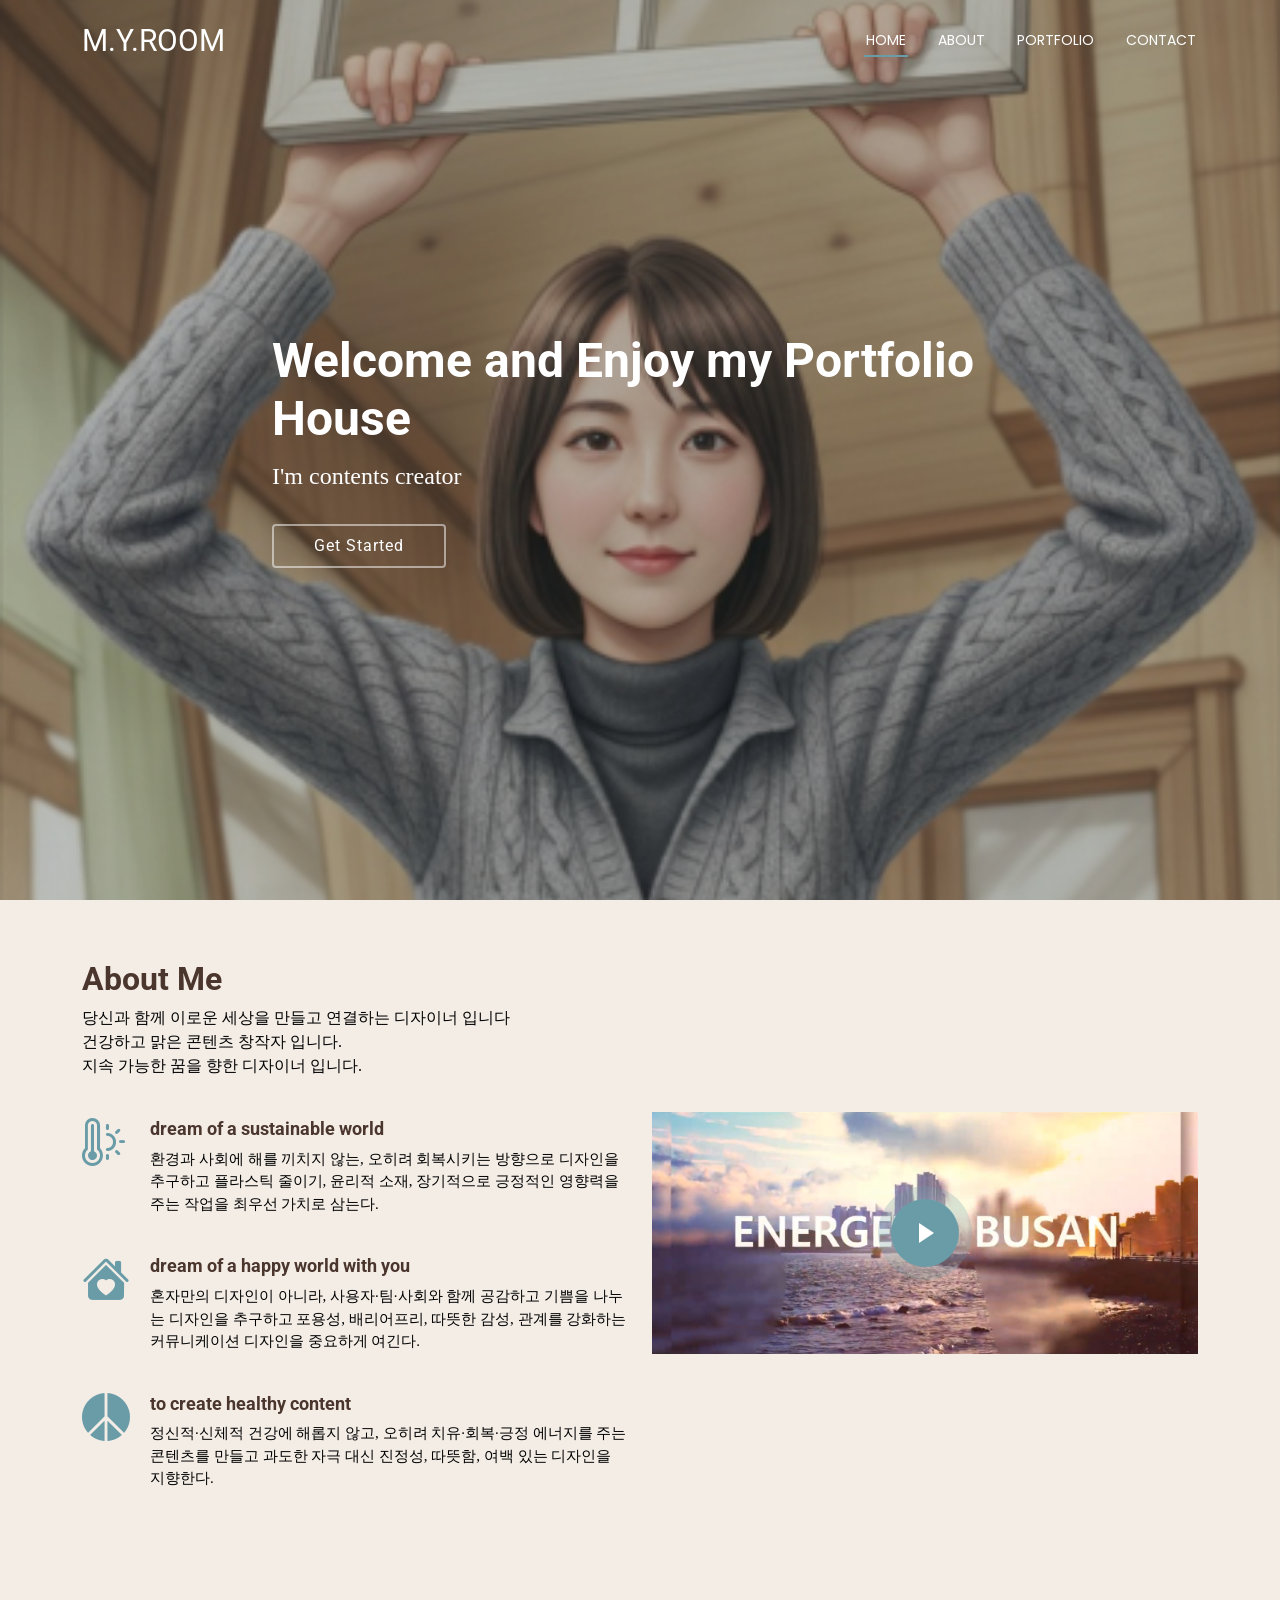
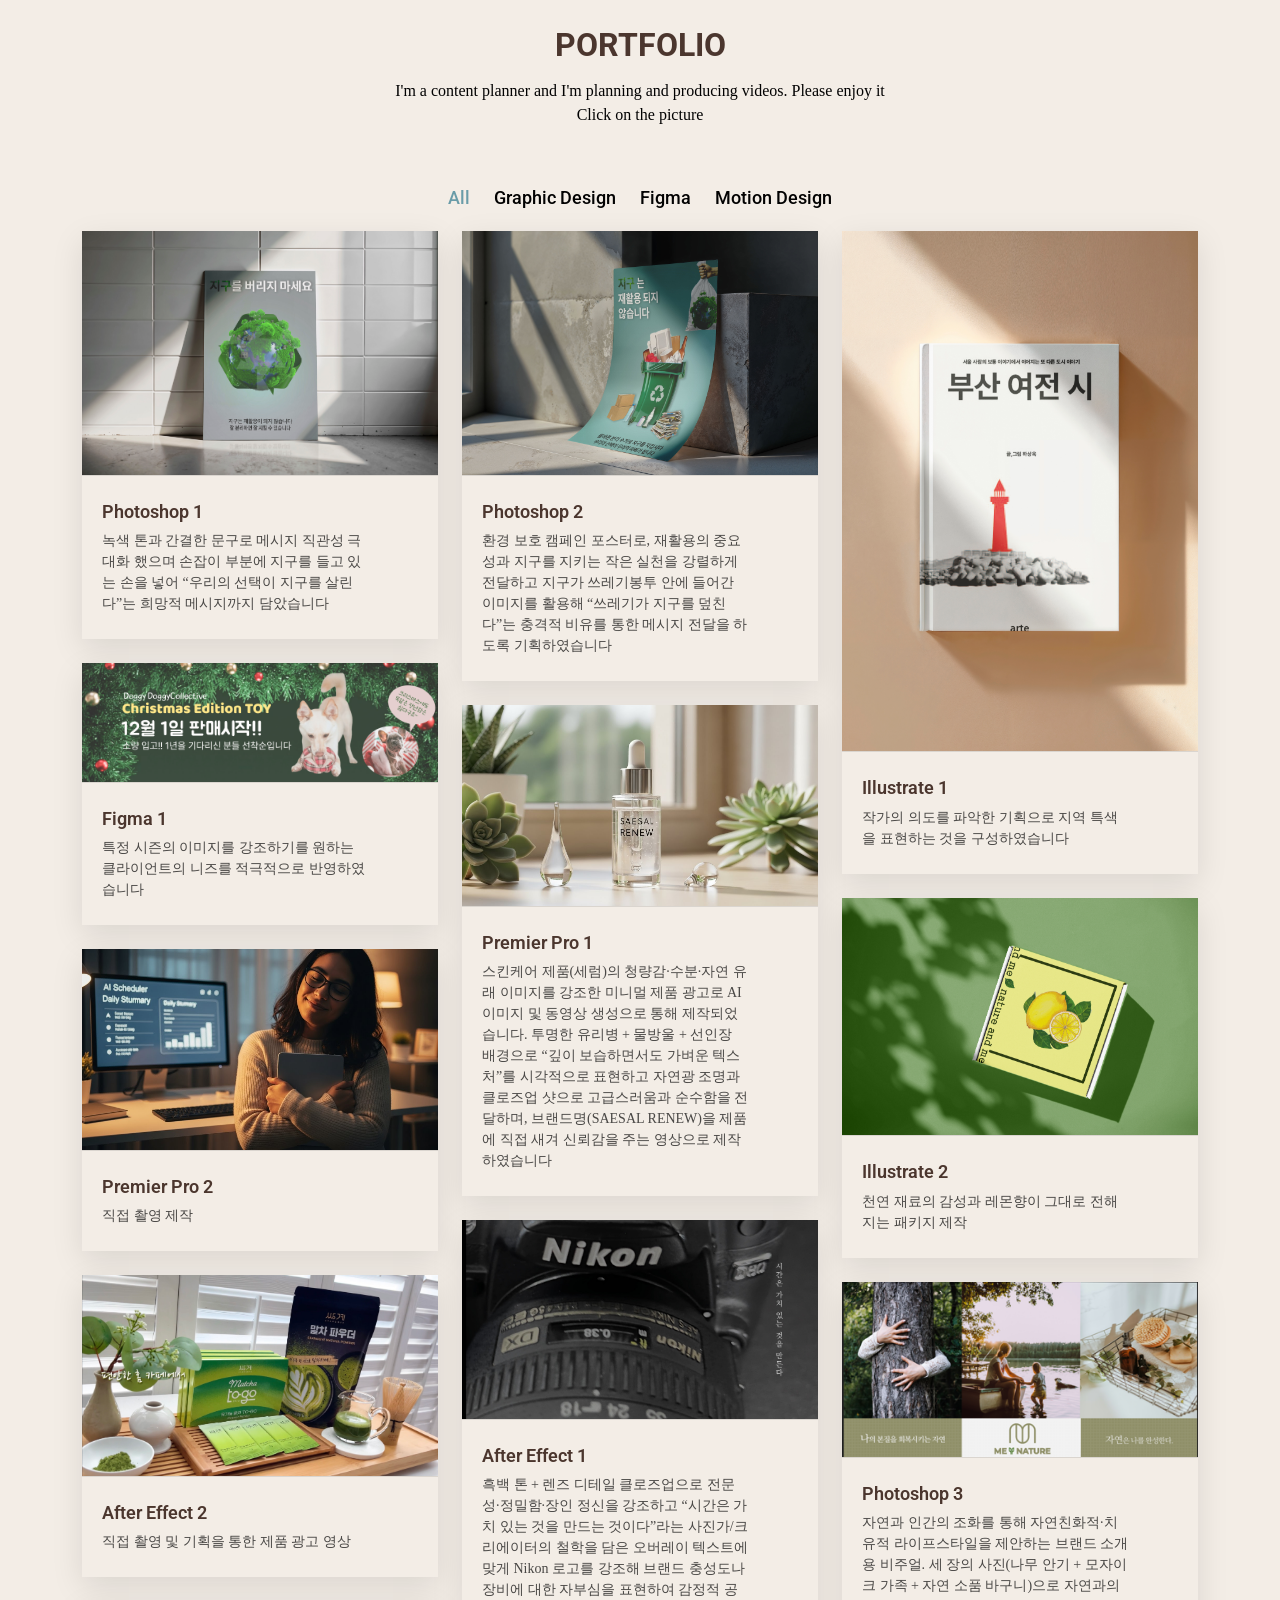
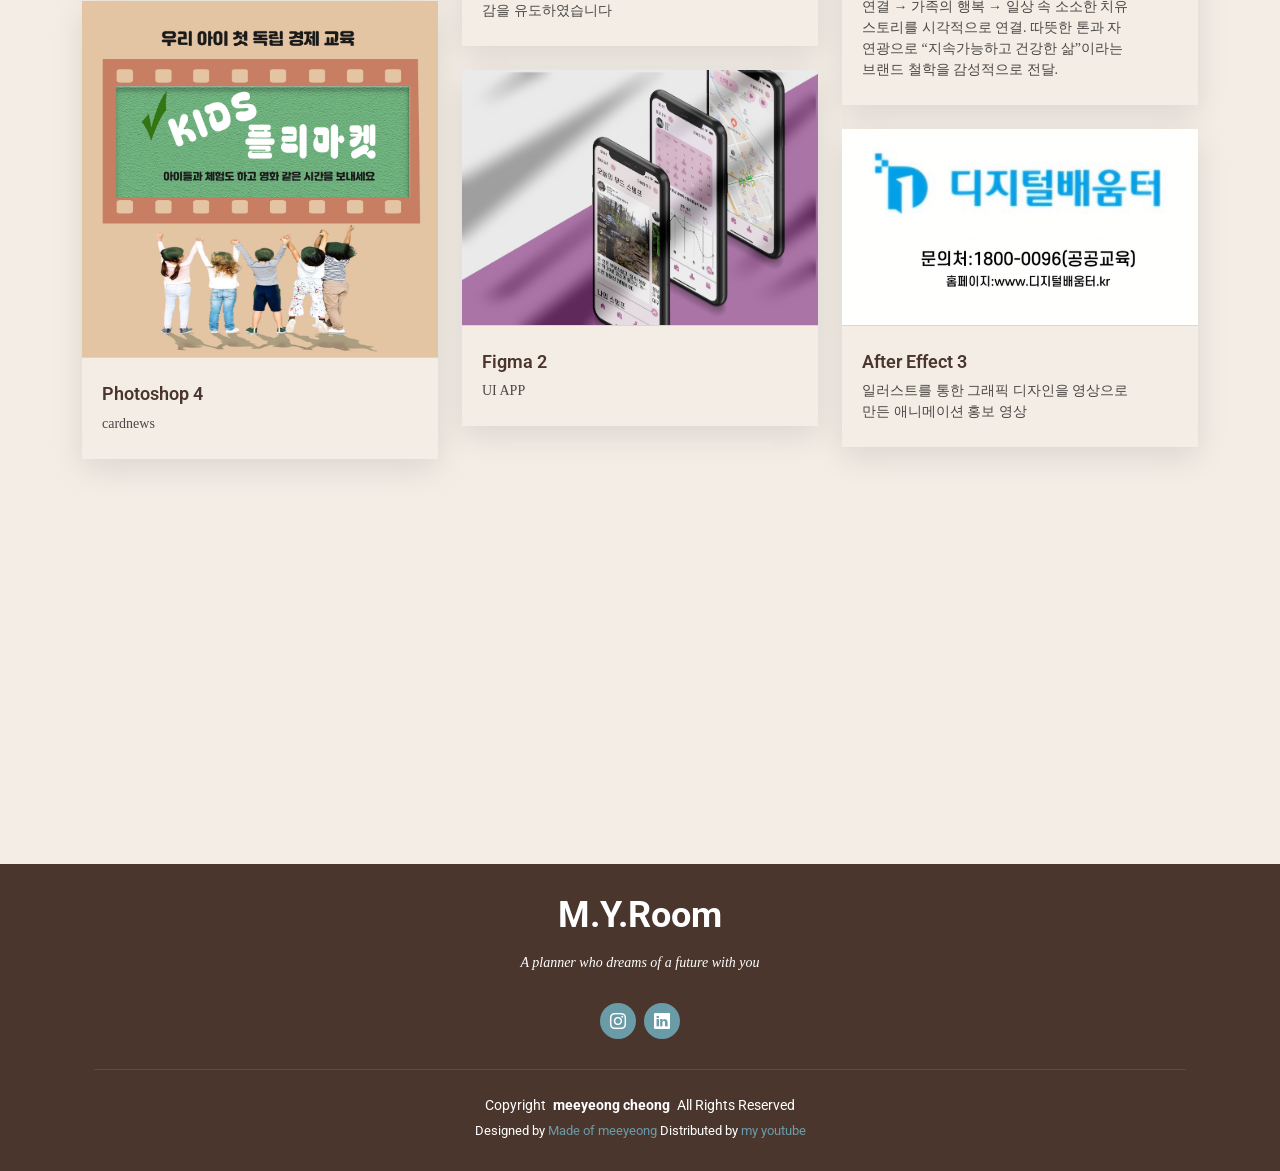
==== index.html @ 78cec45b "0311" ====
<!DOCTYPE html>
<html lang="ko">

<head>
  <meta charset="utf-8">
  <meta content="width=device-width, initial-scale=1.0" name="viewport">
  <title>meeyeong's best project</title>
  <meta name="description" content="">
  <meta name="keywords" content="">

  <!-- Favicons -->
  <link href="./assets/img/myfavicon1.png" rel="icon">
  <link href="assets/img/apple-touch-icon.png" rel="apple-touch-icon">

  <!-- Fonts -->
  <link href="https://fonts.googleapis.com" rel="preconnect">
  <link href="https://fonts.gstatic.com" rel="preconnect" crossorigin>
  <link href="https://fonts.googleapis.com/css2?family=Roboto:ital,wght@0,100;0,300;0,400;0,500;0,700;0,900;1,100;1,300;1,400;1,500;1,700;1,900&family=Poppins:ital,wght@0,100;0,200;0,300;0,400;0,500;0,600;0,700;0,800;0,900;1,100;1,200;1,300;1,400;1,500;1,600;1,700;1,800;1,900&display=swap" rel="stylesheet">
  <link rel="stylesheet" href="">

  <!-- Vendor CSS Files -->
  <link href="assets/vendor/bootstrap/css/bootstrap.min.css" rel="stylesheet">
  <link href="assets/vendor/bootstrap-icons/bootstrap-icons.css" rel="stylesheet">
  <link href="assets/vendor/aos/aos.css" rel="stylesheet">
  <link href="assets/vendor/glightbox/css/glightbox.min.css" rel="stylesheet">
  <link href="assets/vendor/swiper/swiper-bundle.min.css" rel="stylesheet">

  <!-- Main CSS File -->
  <link href="assets/css/main.css" rel="stylesheet">

  <!-- =======================================================
  * Template Name: Regna
  * Template URL: https://bootstrapmade.com/regna-bootstrap-onepage-template/
  * Updated: Aug 07 2024 with Bootstrap v5.3.3
  * Author: BootstrapMade.com
  * License: https://bootstrapmade.com/license/
  ======================================================== -->
</head>

<body class="index-page">

  <header id="header" class="header d-flex align-items-center fixed-top">
    <div class="container-fluid container-xl position-relative d-flex align-items-center justify-content-between">

      <a href="index.html" class="logo d-flex align-items-center">
        <!-- Uncomment the line below if you also wish to use an image logo -->
        <!-- <img src="assets/img/logo.png" alt=""> -->
        <h1 class="sitename">M.Y.ROOM</h1>
      </a>

      <nav id="navmenu" class="navmenu">
        <ul>
          <li><a href="#hero" class="active">Home</a></li>
          <li><a href="#about">About</a></li>
      
          <li><a href="#portfolio">Portfolio</a></li>
          

          <li><a href="#contact">Contact</a></li>
        </ul>
        <i class="mobile-nav-toggle d-xl-none bi bi-menu-down"></i>
      </nav>

    </div>
  </header>

  <main class="main">

    <!-- Hero Section -->
    <section id="hero" class="hero section dark-background">

      <img src="./assets/img/portfolio/head img.png" alt="" data-aos="fade-in">

      <div class="container text-bottom" data-aos="fade-up" data-aos-delay="100">
        <div class="row justify-content-center">
          <div class="col-lg-8">
            <h2>Welcome and Enjoy my Portfolio House</h2>
            <p>I'm contents creator </p>
            <a href="#about" class="btn-get-started">Get Started</a>
          </div>
        </div>
      </div>

    </section><!-- /Hero Section -->

    <!-- About Section -->
    <section id="about" class="about section">

      <div class="container">

        <div class="row gy-4">

          <div class="col-lg-6 position-relative d-flex align-items-center order-lg-last" data-aos="fade-up" data-aos-delay="200">
            <img src="./assets/img/portfolio/thumbnail0.png" class="img-fluid flex-shrink-0" alt="">
            <a href="./assets/img/video/정미영-나만의 슬라이드 쇼 광고 영상 제작2.mp4" class="glightbox pulsating-play-btn"></a>
            <!-- <iframe width="560" height="315" src="https://www.youtube.com/embed/0cp1Eu_npRU?si=Ev9rjQrjOmsRUJBy" title="YouTube video player" frameborder="0" allow="accelerometer; autoplay; clipboard-write; encrypted-media; gyroscope; picture-in-picture; web-share" referrerpolicy="strict-origin-when-cross-origin" allowfullscreen></iframe> -->
          </div>

          <div class="col-lg-6 content" data-aos="fade-up" data-aos-delay="100">
            <h3>About Me</h3>
            <p class="my-font">
              당신과 함께 이로운 세상을 만들고 연결하는 디자이너 입니다
              <br>
              건강하고 맑은 콘텐츠 창작자 입니다.              
              <br>
              지속 가능한 꿈을 향한 디자이너 입니다.
            </p>
            <ul>
              <li>
                <i class="bi bi-thermometer-sun"></i>
                <div>
                  <h5>dream of a sustainable world</h5>
                  <p> 환경과 사회에 해를 끼치지 않는, 오히려 회복시키는 방향으로 디자인을 추구하고
                      플라스틱 줄이기, 윤리적 소재, 장기적으로 긍정적인 영향력을 주는 작업을 최우선 가치로 삼는다.</p>

                </div>
              </li>
              <li>
                <i class="bi bi-house-heart-fill"></i>
                <div>
                  <h5>dream of a happy world with you</h5>
                  <p>혼자만의 디자인이 아니라, 사용자·팀·사회와 함께 공감하고 기쁨을 나누는 디자인을 추구하고
                    포용성, 배리어프리, 따뜻한 감성, 관계를 강화하는 커뮤니케이션 디자인을 중요하게 여긴다.</p>
                </div>
              </li>
              <li>
                <i class="bi bi-peace-fill"></i>
                <div>
                  <h5>to create healthy content</h5>
                  <p>정신적·신체적 건강에 해롭지 않고, 오히려 치유·회복·긍정 에너지를 주는 콘텐츠를 만들고
                    과도한 자극 대신 진정성, 따뜻함, 여백 있는 디자인을 지향한다.</p>
                </div>
              </li>
            </ul>
          </div>

        </div>

      </div>

    </section><!-- /About Section -->


    <!-- Portfolio Section -->
    <section id="portfolio" class="portfolio section">

      <!-- Section Title -->
      <div class="container section-title" data-aos="fade-up">
        <h2>Portfolio</h2>
        <p>I'm a content planner and I'm planning and producing videos. Please enjoy it
        <br>Click on the picture  
        </p>
      </div><!-- End Section Title -->

      <div class="container">

        <div class="isotope-layout" data-default-filter="*" data-layout="masonry" data-sort="original-order">

          <ul class="portfolio-filters isotope-filters" data-aos="fade-up" data-aos-delay="100">
            <li data-filter="*" class="filter-active">All</li>            
            <li data-filter=".filter-product">Graphic Design</li>
            <li data-filter=".filter-app">Figma</li>
            <li data-filter=".filter-videos">Motion Design</li>
            
          </ul><!-- End Portfolio Filters -->

          <div class="row gy-4 isotope-container" data-aos="fade-up" data-aos-delay="200">

            <!-- <div class="col-lg-4 col-md-6 portfolio-item isotope-item filter-product">
              <div class="portfolio-content h-100">
                <a href="assets/img/portfolio/myposter-1.jpg" data-gallery="portfolio-gallery-app" class="glightbox"><img src="./assets/img/portfolio/myposter-1.jpg" class="img-fluid" alt=""></a>
                <div class="portfolio-info">
                  <h4><a href="portfolio-details.html" title="More Details">Photoshop 1</a></h4>
                  <p>녹색 톤과 간결한 문구로 메시지 직관성 극대화 했으며
                    손잡이 부분에 지구를 들고 있는 손을 넣어 “우리의 선택이 지구를 살린다”는 희망적 메시지까지 담았습니다</p>
                </div>
              </div>
            </div> -->
            <!-- End Portfolio Item /원본-->

            <div class="col-lg-4 col-md-6 portfolio-item isotope-item filter-product">
              <div class="portfolio-content h-100">
                <a href="assets/img/portfolio/myposter-1.jpg" data-gallery="portfolio-gallery-app" class="glightbox"><img src="./assets/img/portfolio/myposter-1.jpg" class="img-fluid" alt=""></a>
                <div class="portfolio-info">
                  <h4><a>Photoshop 1</a></h4>
                  <p>녹색 톤과 간결한 문구로 메시지 직관성 극대화 했으며
                    손잡이 부분에 지구를 들고 있는 손을 넣어 “우리의 선택이 지구를 살린다”는 희망적 메시지까지 담았습니다</p>
                </div>
              </div>
            </div><!-- End Portfolio Item /Photoshop 1-->
            <div class="col-lg-4 col-md-6 portfolio-item isotope-item filter-product">
              <div class="portfolio-content h-100">
                <a href="./assets/img/portfolio/myposter-2.jpg" data-gallery="portfolio-gallery-app" class="glightbox"><img src="assets/img/portfolio/myposter-2.jpg" class="img-fluid" alt=""></a>
                <div class="portfolio-info">
                  <h4><a href="portfolio-details.html" title="More Details">Photoshop 2</a></h4>
                  <p>환경 보호 캠페인 포스터로, 재활용의 중요성과 지구를 지키는 작은 실천을 강렬하게 전달하고
                    지구가 쓰레기봉투 안에 들어간 이미지를 활용해 “쓰레기가 지구를 덮친다”는 충격적 비유를 통한 메시지 전달을 하도록 기획하였습니다
                    </p>
                </div>
              </div>
            </div><!-- End Portfolio Item /Photoshop 2-->

            <div class="col-lg-4 col-md-6 portfolio-item isotope-item filter-product">
              <div class="portfolio-content h-100">
                <a href="./assets/img/portfolio/bookcover.jpg" data-gallery="portfolio-gallery-app" class="glightbox"><img src="./assets/img/portfolio/bookcover.jpg" class="img-fluid" alt=""></a>
                <div class="portfolio-info">
                  <h4><a>Illustrate 1</a></h4>
                  <p>작가의 의도를 파악한 기획으로 지역 특색을 표현하는 것을 구성하였습니다</p>
                </div>
              </div>
            </div><!-- End Portfolio Item /Illustrate 1-->

            <div class="col-lg-4 col-md-6 portfolio-item isotope-item filter-app">
              <div class="portfolio-content h-100">
                <a href="./assets/img/portfolio/figma1.png" data-gallery="portfolio-gallery-app" class="glightbox"><img src="./assets/img/portfolio/figma1.png" class="img-fluid" alt=""></a>
                <div class="portfolio-info">
                  <h4><a href="portfolio-details.html" title="More Details">Figma 1</a></h4>
                  <p>특정 시즌의 이미지를 강조하기를 원하는 클라이언트의 니즈를 적극적으로 반영하였습니다</p>
                </div>
              </div>
            </div><!-- End Portfolio Item /Figma 1-->

            <div class="col-lg-4 col-md-6 portfolio-item isotope-item filter-videos ">
              <div class="portfolio-content h-100">
                <a href="./assets/img/video/ai cosmetic marketing.mp4" data-gallery="portfolio-gallery-app" class="glightbox ">
                  <img src="./assets/img/portfolio/thumbnail1.png " class="img-fluid" alt="">
                </a>
                <div class="portfolio-info">
                  <!-- <video width="100%" height="100%" controls autoplay  loop>
                    <source src="./assets/img/video/정미영-AI 화장품 광고 영상2.mp4" type="video/mp4">
                    <source src="./KakaoTalk_20260119_085337448.ogg" type="video/ogg">
                      브라우저에서 영상을 지원하지 못하고 있습니다 
                  </video> -->
                  <h4><a href="portfolio-details.html" title="More Details">Premier Pro 1</a></h4>
                  <p>스킨케어 제품(세럼)의 청량감·수분·자연 유래 이미지를 강조한 미니멀 제품 광고로 AI 이미지 및 동영상 생성으로 통해 제작되었습니다.
                    투명한 유리병 + 물방울 + 선인장 배경으로 “깊이 보습하면서도 가벼운 텍스처”를 시각적으로 표현하고
                    자연광 조명과 클로즈업 샷으로 고급스러움과 순수함을 전달하며, 브랜드명(SAESAL RENEW)을 제품에 직접 새겨 신뢰감을 주는 영상으로 제작하였습니다</p>
                </div>
              </div>
            </div><!-- End Portfolio Item /After Effect 1-->

            <div class="col-lg-4 col-md-6 portfolio-item isotope-item filter-product">
              <div class="portfolio-content h-100">
                <a href="assets/img/portfolio/package design mockup.jpg" data-gallery="portfolio-gallery-app" class="glightbox"><img src="./assets/img/portfolio/package design mockup.jpg" class="img-fluid" alt=""></a>
                <div class="portfolio-info">
                  <h4><a href="portfolio-details.html" title="More Details">Illustrate 2</a></h4>
                  <p>천연 재료의 감성과 레몬향이 그대로 전해지는 패키지 제작</p>
                </div>
              </div>
            </div><!-- End Portfolio Item /Illustrate 2-->

            <div class="col-lg-4 col-md-6 portfolio-item isotope-item filter-videos">
              <div class="portfolio-content h-100">
                <a href="./assets/img/video/ai tablet marketing.mp4" data-gallery="portfolio-gallery-app" class="glightbox"><img src="./assets/img/portfolio/thumbnail2.png" class="img-fluid" alt=""></a>
                <div class="portfolio-info">
                  <h4><a href="portfolio-details.html" title="More Details">Premier Pro 2</a></h4>
                  <p>직접 촬영 제작</p>
                </div>
              </div>
            </div><!-- End Portfolio Item /After Effect 2-->

            <div class="col-lg-4 col-md-6 portfolio-item isotope-item filter-videos">
              <div class="portfolio-content h-100">
                <a href="./assets/img/video/marketing.mp4" data-gallery="portfolio-gallery-app" class="glightbox"><img src="./assets/img/portfolio/thumbnail3.jpg" class="img-fluid" alt=""></a>
                <div class="portfolio-info">
                  <h4><a href="portfolio-details.html" title="More Details">After Effect 1</a></h4>
                  <p>흑백 톤 + 렌즈 디테일 클로즈업으로 전문성·정밀함·장인 정신을 강조하고
                    “시간은 가치 있는 것을 만드는 것이다”라는 사진가/크리에이터의 철학을 담은 오버레이 텍스트에 맞게 Nikon 로고를 강조해 브랜드 충성도나 장비에 대한 자부심을 표현하여 감정적 공감을 유도하였습니다</p>
                </div>
              </div>
            </div><!-- End Portfolio Item /After Effect 3-->

            <div class="col-lg-4 col-md-6 portfolio-item isotope-item filter-videos">
              <div class="portfolio-content h-100">
                <a href="./assets/img/video/my marketing.mp4" data-gallery="portfolio-gallery-app" class="glightbox"><img src="./assets/img/portfolio/thumbnail4.jpg" class="img-fluid" alt=""></a>
                <div class="portfolio-info">
                  <h4><a href="portfolio-details.html" title="More Details">After Effect 2</a></h4>
                  <p>직접 촬영 및 기획을 통한 제품 광고 영상</p>
                </div>
              </div>
            </div><!-- End Portfolio Item /After Effect 4-->

            <div class="col-lg-4 col-md-6 portfolio-item isotope-item filter-product">
              <div class="portfolio-content h-100">
                <a href="./assets/img/portfolio/phototoshop logodesign.png" data-gallery="portfolio-gallery-app" class="glightbox"><img src="./assets/img/portfolio/photoshop logodesign thumbnail.png" class="img-fluid" alt=""></a>
                <div class="portfolio-info">
                  <h4><a>Photoshop 3</a></h4>
                  <p>자연과 인간의 조화를 통해 자연친화적·치유적 라이프스타일을 제안하는 브랜드 소개용 비주얼.
                   세 장의 사진(나무 안기 + 모자이크 가족 + 자연 소품 바구니)으로 자연과의 연결 → 가족의 행복 → 
                   일상 속 소소한 치유 스토리를 시각적으로 연결.
                  따뜻한 톤과 자연광으로 “지속가능하고 건강한 삶”이라는 브랜드 철학을 감성적으로 전달.</p>
                </div>
              </div>
            </div><!-- End Portfolio Item /Photoshop 3-->

            <div class="col-lg-4 col-md-6 portfolio-item isotope-item filter-product">
              <div class="portfolio-content h-100">
                <a href="./portfolio-details-1.html"><img src="./assets/img/portfolio/cardnews0.jpg" class="img-fluid" alt=""></a>
                <div class="portfolio-info">
                  <h4><a>Photoshop 4</a></h4>
                  <p>cardnews</p>
                </div>
              </div>
            </div><!-- End Portfolio Item /Photoshop 4-->                
            <div class="col-lg-4 col-md-6 portfolio-item isotope-item filter-app">
              <div class="portfolio-content h-100">
                <a href="./portfolio-details-2.html"><img src="./assets/img/portfolio/figma2.jpg" class="img-fluid" alt=""></a>
                <div class="portfolio-info">
                  <h4><a>Figma 2</a></h4>
                  <p>UI APP</p>
                </div>
              </div>
            </div><!-- End Portfolio Item /Photoshop 4-->
            <div class="col-lg-4 col-md-6 portfolio-item isotope-item filter-videos">
              <div class="portfolio-content h-100">
                <a href="./assets/img/video/정미영-최종프로젝트1.mp4" data-gallery="portfolio-gallery-app" class="glightbox"><img src="./assets/img/portfolio/thumbnail5.png" class="img-fluid" alt=""></a>
                <div class="portfolio-info">
                  <h4><a>After Effect 3</a></h4>
                  <p>일러스트를 통한 그래픽 디자인을 영상으로 만든 애니메이션 홍보 영상</p>
                </div>
              </div>
            </div><!-- End Portfolio Item /After Effect 3-->
            

          </div>    

            </div> 

                
            </div>
              </div>
            </div><!-- End Portfolio Item /Figma 2-->

          </div><!-- End Portfolio Container -->

        </div>

      </div>

    </section><!-- /Portfolio Section -->

    <!-- Contact Section -->
    <section id="contact" class="contact section">

      <!-- Section Title -->
      <div class="container section-title" data-aos="fade-up">
        <h2>Contact</h2>
        <p>언제나 당신을 향해 열려 있습니다</p>
      </div><!-- End Section Title -->

      <div class="container" data-aos="fade-up" data-aos-delay="100">

        <div class="mb-4" data-aos="fade-up" data-aos-delay="200">
        
        <div class="row gy-4">
            <div class="col-md-6   info-item d-flex justify-content-center" data-aos="fade-up" data-aos-delay="400">  
              <i class="bi bi-telephone flex-shrink-0"></i>
              <div>
                <h3>Call</h3>
                <p>+82 10 7151 4268</p>
              </div>
            </div><!-- End Info Item -->

            <div class="col-md-6   info-item d-flex justify-content-center" data-aos="fade-up" data-aos-delay="500"> 
              <i class="bi bi-envelope flex-shrink-0"></i>
              <div>
                <h3>Email</h3>
                <p>yahhwa00@gamil.com</p>
              </div>
            </div><!-- End Info Item -->

          </div>

          <!-- <div class="col-lg-8">
            <form action="forms/contact.php" method="post" class="php-email-form" data-aos="fade-up" data-aos-delay="200">
              <div class="row gy-4">

                <div class="col-md-6">
                  <input type="text" name="name" class="form-control" placeholder="Your Name" required="">
                </div>

                <div class="col-md-6 ">
                  <input type="email" class="form-control" name="email" placeholder="Your Email" required="">
                </div>

                <div class="col-md-12">
                  <input type="text" class="form-control" name="subject" placeholder="Subject" required="">
                </div>

                <div class="col-md-12">
                  <textarea class="form-control" name="message" rows="6" placeholder="Message" required=""></textarea>
                </div>

                <div class="col-md-12 text-center">
                  <div class="loading">Loading</div>
                  <div class="error-message"></div>
                  <div class="sent-message">Your message has been sent. Thank you!</div>

                  <button type="submit">Send Message</button>
                </div>

              </div>
            </form>
          </div> -->
          <!-- End Contact Form -->

        </div>

      </div>

    </section><!-- /Contact Section -->

  </main>

  <footer id="footer" class="footer dark-background">
    <div class="container">
      <h3 class="sitename">M.Y.Room</h3>
      <p>A planner who dreams of a future with you</p>
      <div class="social-links d-flex justify-content-center">
        <!-- <a href=""><i class="bi bi-twitter-x"></i></a>
        <a href=""><i class="bi bi-facebook"></i></a> -->
        <a href=""><i class="bi bi-instagram"></i></a>
        <!-- <a href=""><i class="bi bi-skype"></i></a> -->
        <a href=""><i class="bi bi-linkedin"></i></a>
      </div>
      <div class="container">
        <div class="copyright">
          <span>Copyright</span> <strong class="px-1 sitename">meeyeong cheong</strong> <span>All Rights Reserved</span>
        </div>
        <div class="credits">
          <!-- All the links in the footer should remain intact. -->
          <!-- You can delete the links only if you've purchased the pro version. -->
          <!-- Licensing information: https://bootstrapmade.com/license/ -->
          <!-- Purchase the pro version with working PHP/AJAX contact form: [buy-url] -->
          Designed by <a href="https://bootstrapmade.com/">Made of meeyeong</a> Distributed by <a href="https://themewagon.com" target="_blank">my youtube</a>
        </div>
      </div>
    </div>
  </footer>

  <!-- Scroll Top -->
  <a href="#" id="scroll-top" class="scroll-top d-flex align-items-center justify-content-center"><i class="bi bi-caret-up-square-fill"></i></a>

  <!-- Preloader -->
  <div id="preloader"></div>

  <!-- Vendor JS Files -->
  <script src="assets/vendor/bootstrap/js/bootstrap.bundle.min.js"></script>
  <script src="assets/vendor/php-email-form/validate.js"></script>
  <script src="assets/vendor/aos/aos.js"></script>
  <script src="assets/vendor/glightbox/js/glightbox.min.js"></script>
  <script src="assets/vendor/purecounter/purecounter_vanilla.js"></script>
  <script src="assets/vendor/imagesloaded/imagesloaded.pkgd.min.js"></script>
  <script src="assets/vendor/isotope-layout/isotope.pkgd.min.js"></script>
  <script src="assets/vendor/swiper/swiper-bundle.min.js"></script>

  <!-- Main JS File -->
  <script src="assets/js/main.js"></script>

</body>

</html>
---- assets/css/main.css ----
/**
* Template Name: Regna
* Template URL: https://bootstrapmade.com/regna-bootstrap-onepage-template/
* Updated: Aug 07 2024 with Bootstrap v5.3.3
* Author: BootstrapMade.com
* License: https://bootstrapmade.com/license/
*/

/*--------------------------------------------------------------
# Font & Color Variables
# Help: https://bootstrapmade.com/color-system/
--------------------------------------------------------------*/
/* Fonts */
:root {
  --default-font: "Roboto",  system-ui, -apple-system, "Segoe UI", Roboto, "Helvetica Neue", Arial, "Noto Sans", "Liberation Sans", sans-serif, "Apple Color Emoji", "Segoe UI Emoji", "Segoe UI Symbol", "Noto Color Emoji";
  --heading-font: "Roboto",  sans-serif;
  --nav-font: "Poppins",  sans-serif;
  --myfont:"myfont"
}
p {
  font-family: var(--myfont);
}

@font-face {
  font-family:"myfont";
  src: url(https://copyright.keris.or.kr/wft/fntDwnldView?fntGrpId=GFT202510270000000000007);
  font-weight:normal;
  font-style: normal;
  font-display: swap;
}

/* Global Colors - The following color variables are used throughout the website. Updating them here will change the color scheme of the entire website */
:root {
  --background-color-meeyeong:#4B362E;
  --background-color:#F3EDE6; /* Background color for the entire website, including individual sections */

  --default-color: #020202; /* Default color used for the majority of the text content across the entire website */
  --heading-color:#4B362E; /* Color for headings, subheadings and title throughout the website */
  --accent-color:#6a9ca8; /* Accent color that represents your brand on the website. It's used for buttons, links, and other elements that need to stand out */
  --surface-color: #ffffff; /* The surface color is used as a background of boxed elements within sections, such as cards, icon boxes, or other elements that require a visual separation from the global background. */
  --contrast-color: #ffffff; /* Contrast color for text, ensuring readability against backgrounds of accent, heading, or default colors. */
}

/* Nav Menu Colors - The following color variables are used specifically for the navigation menu. They are separate from the global colors to allow for more customization options */
:root {
  --nav-color: #ffffff;  /* The default color of the main navmenu links */
  --nav-hover-color: #ffffff; /* Applied to main navmenu links when they are hovered over or active */
  --nav-mobile-background-color: #ffffff; /* Used as the background color for mobile navigation menu */
  --nav-dropdown-background-color: #ffffff; /* Used as the background color for dropdown items that appear when hovering over primary navigation items */
  --nav-dropdown-color: #666666; /* Used for navigation links of the dropdown items in the navigation menu. */
  --nav-dropdown-hover-color: #2dc997; /* Similar to --nav-hover-color, this color is applied to dropdown navigation links when they are hovered over. */
}

/* Color Presets - These classes override global colors when applied to any section or element, providing reuse of the sam color scheme. */

.light-background {
  --background-color: #f9f9f9;
  --surface-color: #ffffff;
}

.dark-background {
  --background-color: #2f3942;
  --default-color: #ffffff;
  --heading-color: #ffffff;
  --surface-color: #445360;
  --contrast-color: #ffffff;
}

/* Smooth scroll */
:root {
  scroll-behavior: smooth;
}

/*--------------------------------------------------------------
# General Styling & Shared Classes
--------------------------------------------------------------*/
body {
  color: var(--default-color);
  background-color: var(--background-color);
  font-family: var(--default-font);
}

a {
  color: var(--accent-color);
  text-decoration: none;
  transition: 0.3s;
}

a:hover {
  color: color-mix(in srgb, var(--accent-color), transparent 25%);
  text-decoration: none;
}

h1,
h2,
h3,
/* h4, */
h5,
h6 {
  color: var(--heading-color);
  font-family: var(--heading-font);
}

/* Pulsating Play Button
------------------------------*/
.pulsating-play-btn {
  width: 94px;
  height: 94px;
  background: radial-gradient(var(--accent-color) 50%, color-mix(in srgb, var(--accent-color), transparent 75%) 52%);
  border-radius: 50%;
  display: block;
  position: relative;
  overflow: hidden;
}

.pulsating-play-btn:before {
  content: "";
  position: absolute;
  width: 120px;
  height: 120px;
  animation-delay: 0s;
  animation: pulsate-play-btn 2s;
  animation-direction: forwards;
  animation-iteration-count: infinite;
  animation-timing-function: steps;
  opacity: 1;
  border-radius: 50%;
  border: 5px solid color-mix(in srgb, var(--accent-color), transparent 30%);
  top: -15%;
  left: -15%;
  background: rgba(198, 16, 0, 0);
}

.pulsating-play-btn:after {
  content: "";
  position: absolute;
  left: 50%;
  top: 50%;
  transform: translateX(-40%) translateY(-50%);
  width: 0;
  height: 0;
  border-top: 10px solid transparent;
  border-bottom: 10px solid transparent;
  border-left: 15px solid #fff;
  z-index: 100;
  transition: all 400ms cubic-bezier(0.55, 0.055, 0.675, 0.19);
}

.pulsating-play-btn:hover:before {
  content: "";
  position: absolute;
  left: 50%;
  top: 50%;
  transform: translateX(-40%) translateY(-50%);
  width: 0;
  height: 0;
  border: none;
  border-top: 10px solid transparent;
  border-bottom: 10px solid transparent;
  border-left: 15px solid #fff;
  z-index: 200;
  animation: none;
  border-radius: 0;
}

.pulsating-play-btn:hover:after {
  border-left: 15px solid var(--accent-color);
  transform: scale(20);
}

@keyframes pulsate-play-btn {
  0% {
    transform: scale(0.6, 0.6);
    opacity: 1;
  }

  100% {
    transform: scale(1, 1);
    opacity: 0;
  }
}

/* PHP Email Form Messages
------------------------------*/
.php-email-form .error-message {
  display: none;
  background: #df1529;
  color: #ffffff;
  text-align: left;
  padding: 15px;
  margin-bottom: 24px;
  font-weight: 600;
}

.php-email-form .sent-message {
  display: none;
  color: #ffffff;
  background: #059652;
  text-align: center;
  padding: 15px;
  margin-bottom: 24px;
  font-weight: 600;
}

.php-email-form .loading {
  display: none;
  background: var(--surface-color);
  text-align: center;
  padding: 15px;
  margin-bottom: 24px;
}

.php-email-form .loading:before {
  content: "";
  display: inline-block;
  border-radius: 50%;
  width: 24px;
  height: 24px;
  margin: 0 10px -6px 0;
  border: 3px solid var(--accent-color);
  border-top-color: var(--surface-color);
  animation: php-email-form-loading 1s linear infinite;
}

@keyframes php-email-form-loading {
  0% {
    transform: rotate(0deg);
  }

  100% {
    transform: rotate(360deg);
  }
}

/*--------------------------------------------------------------
# Global Header
--------------------------------------------------------------*/
.header {
  --background-color: rgba(0, 0, 0, 0);
  --default-color: #ffffff;
  --heading-color: #ffffff;
  color: var(--default-color);
  background-color: var(--background-color);
  padding: 15px 0;
  transition: all 0.5s;
  z-index: 997;
}

.header .logo {
  line-height: 1;
}

.header .logo img {
  max-height: 32px;
  margin-right: 8px;
}

.header .logo h1 {
  font-size: 30px;
  margin: 0;
  font-weight: 400;
  color: var(--heading-color);
  text-transform: uppercase;
}

.scrolled .header {
  box-shadow: 0px 0 18px rgba(0, 0, 0, 0.1);
}

/* Global Header on Scroll
------------------------------*/
.scrolled .header {
  --background-color:#4B362E;
}

/*--------------------------------------------------------------
# Navigation Menu
--------------------------------------------------------------*/
/* Desktop Navigation */
@media (min-width: 1200px) {
  .navmenu {
    padding: 0;
  }

  .navmenu ul {
    margin: 0;
    padding: 0;
    display: flex;
    list-style: none;
    align-items: center;
  }

  .navmenu li {
    position: relative;
  }

  .navmenu>ul>li {
    white-space: nowrap;
    padding: 15px 14px;
  }

  .navmenu>ul>li:last-child {
    padding-right: 0;
  }

  .navmenu a,
  .navmenu a:focus {
    color: var(--nav-color);
    font-size: 14px;
    padding: 0 2px;
    font-family: var(--nav-font);
    font-weight: 400;
    display: flex;
    align-items: center;
    justify-content: space-between;
    white-space: nowrap;
    transition: 0.3s;
    position: relative;
    text-transform: uppercase;
  }

  .navmenu a i,
  .navmenu a:focus i {
    font-size: 12px;
    line-height: 0;
    margin-left: 5px;
    transition: 0.3s;
  }

  .navmenu>ul>li>a:before {
    content: "";
    position: absolute;
    width: 100%;
    height: 2px;
    bottom: -6px;
    left: 0;
    background-color: var(--accent-color);
    visibility: hidden;
    width: 0px;
    transition: all 0.3s ease-in-out 0s;
  }

  .navmenu a:hover:before,
  .navmenu li:hover>a:before,
  .navmenu .active:before {
    visibility: visible;
    width: 100%;
  }

  .navmenu li:hover>a,
  .navmenu .active,
  .navmenu .active:focus {
    color: var(--nav-hover-color);
  }

  .navmenu .dropdown ul {
    margin: 0;
    padding: 10px 0;
    background: var(--nav-dropdown-background-color);
    display: block;
    position: absolute;
    visibility: hidden;
    left: 14px;
    top: 130%;
    opacity: 0;
    transition: 0.3s;
    border-radius: 4px;
    z-index: 99;
    box-shadow: 0px 0px 30px rgba(0, 0, 0, 0.1);
  }

  .navmenu .dropdown ul li {
    min-width: 200px;
  }

  .navmenu .dropdown ul a {
    padding: 10px 20px;
    font-size: 15px;
    text-transform: none;
    color: var(--nav-dropdown-color);
  }

  .navmenu .dropdown ul a i {
    font-size: 12px;
  }

  .navmenu .dropdown ul a:hover,
  .navmenu .dropdown ul .active:hover,
  .navmenu .dropdown ul li:hover>a {
    color: var(--nav-dropdown-hover-color);
  }

  .navmenu .dropdown:hover>ul {
    opacity: 1;
    top: 100%;
    visibility: visible;
  }

  .navmenu .dropdown .dropdown ul {
    top: 0;
    left: -90%;
    visibility: hidden;
  }

  .navmenu .dropdown .dropdown:hover>ul {
    opacity: 1;
    top: 0;
    left: -100%;
    visibility: visible;
  }
}

/* Mobile Navigation */
@media (max-width: 1199px) {
  .mobile-nav-toggle {
    color: var(--nav-color);
    font-size: 28px;
    line-height: 0;
    margin-right: 10px;
    cursor: pointer;
    transition: color 0.3s;
  }

  .navmenu {
    padding: 0;
    z-index: 9997;
  }

  .navmenu ul {
    display: none;
    list-style: none;
    position: absolute;
    inset: 60px 20px 20px 20px;
    padding: 10px 0;
    margin: 0;
    border-radius: 6px;
    background-color: var(--nav-mobile-background-color);
    border: 1px solid color-mix(in srgb, var(--default-color), transparent 90%);
    box-shadow: none;
    overflow-y: auto;
    transition: 0.3s;
    z-index: 9998;
  }

  .navmenu a,
  .navmenu a:focus {
    color: var(--nav-dropdown-color);
    padding: 10px 20px;
    font-family: var(--nav-font);
    font-size: 17px;
    font-weight: 500;
    display: flex;
    align-items: center;
    justify-content: space-between;
    white-space: nowrap;
    transition: 0.3s;
  }

  .navmenu a i,
  .navmenu a:focus i {
    font-size: 12px;
    line-height: 0;
    margin-left: 5px;
    width: 30px;
    height: 30px;
    display: flex;
    align-items: center;
    justify-content: center;
    border-radius: 50%;
    transition: 0.3s;
    background-color: color-mix(in srgb, var(--accent-color), transparent 90%);
  }

  .navmenu a i:hover,
  .navmenu a:focus i:hover {
    background-color: var(--accent-color);
    color: var(--contrast-color);
  }

  .navmenu a:hover,
  .navmenu .active,
  .navmenu .active:focus {
    color: var(--nav-dropdown-hover-color);
  }

  .navmenu .active i,
  .navmenu .active:focus i {
    background-color: var(--accent-color);
    color: var(--contrast-color);
    transform: rotate(180deg);
  }

  .navmenu .dropdown ul {
    position: static;
    display: none;
    z-index: 99;
    padding: 10px 0;
    margin: 10px 20px;
    background-color: var(--nav-dropdown-background-color);
    transition: all 0.5s ease-in-out;
  }

  .navmenu .dropdown ul ul {
    background-color: rgba(33, 37, 41, 0.1);
  }

  .navmenu .dropdown>.dropdown-active {
    display: block;
    background-color: rgba(33, 37, 41, 0.03);
  }

  .mobile-nav-active {
    overflow: hidden;
  }

  .mobile-nav-active .mobile-nav-toggle {
    color: #fff;
    position: absolute;
    font-size: 32px;
    top: 15px;
    right: 15px;
    margin-right: 0;
    z-index: 9999;
  }

  .mobile-nav-active .navmenu {
    position: fixed;
    overflow: hidden;
    inset: 0;
    background: rgba(33, 37, 41, 0.8);
    transition: 0.3s;
  }

  .mobile-nav-active .navmenu>ul {
    display: block;
  }
}

/*--------------------------------------------------------------
# Global Footer
--------------------------------------------------------------*/
.footer {
  color: var(--default-color);
  background-color:#4B362E;
  font-size: 14px;
  text-align: center;
  padding: 30px 0;
  position: relative;
}

.footer h3 {
  font-size: 36px;
  font-weight: 700;
  position: relative;
  padding: 0;
  margin: 0 0 15px 0;
}

.footer p {
  font-size: 15;
  font-style: italic;
  padding: 0;
  margin: 0 0 30px 0;
}

.footer .social-links {
  margin: 0 0 30px 0;
}

.footer .social-links a {
  font-size: 16px;
  display: flex;
  align-items: center;
  justify-content: center;
  background: var(--accent-color);
  color: var(--contrast-color);
  line-height: 1;
  margin: 0 4px;
  border-radius: 50%;
  text-align: center;
  width: 36px;
  height: 36px;
  transition: 0.3s;
}

.footer .social-links a:hover {
  background: color-mix(in srgb, var(--accent-color), transparent 20%);
  text-decoration: none;
}

.footer .copyright {
  padding-top: 25px;
  border-top: 1px solid color-mix(in srgb, var(--default-color), transparent 90%);
}

.footer .credits {
  font-size: 13px;
  padding-top: 5px;
}

/*--------------------------------------------------------------
# Preloader
--------------------------------------------------------------*/
#preloader {
  position: fixed;
  inset: 0;
  z-index: 999999;
  overflow: hidden;
  background: var(--background-color);
  transition: all 0.6s ease-out;
}

#preloader:before {
  content: "";
  position: fixed;
  top: calc(50% - 30px);
  left: calc(50% - 30px);
  border: 6px solid #ffffff;
  border-color: var(--accent-color) transparent var(--accent-color) transparent;
  border-radius: 50%;
  width: 60px;
  height: 60px;
  animation: animate-preloader 1.5s linear infinite;
}

@keyframes animate-preloader {
  0% {
    transform: rotate(0deg);
  }

  100% {
    transform: rotate(360deg);
  }
}

/*--------------------------------------------------------------
# Scroll Top Button
--------------------------------------------------------------*/
.scroll-top {
  position: fixed;
  visibility: hidden;
  opacity: 0;
  right: 15px;
  bottom: 15px;
  z-index: 99999;
  background-color: var(--accent-color);
  width: 40px;
  height: 40px;
  border-radius: 4px;
  transition: all 0.4s;
}

.scroll-top i {
  font-size: 24px;
  color: var(--contrast-color);
  line-height: 0;
}

.scroll-top:hover {
  background-color: color-mix(in srgb, var(--accent-color), transparent 20%);
  color: var(--contrast-color);
}

.scroll-top.active {
  visibility: visible;
  opacity: 1;
}

/*--------------------------------------------------------------
# Disable aos animation delay on mobile devices
--------------------------------------------------------------*/
@media screen and (max-width: 768px) {
  [data-aos-delay] {
    transition-delay: 0 !important;
  }
}

/*--------------------------------------------------------------
# Global Page Titles & Breadcrumbs
--------------------------------------------------------------*/
.page-title {
  color: var(--default-color);
  background-color: var(--background-color);
  padding: 160px 0 80px 0;
  text-align: center;
  position: relative;
}

.page-title:before {
  content: "";
  background-color: color-mix(in srgb, var(--background-color-meeyeong), transparent 50%);
  position: absolute;
  inset: 0;
}

.page-title h1 {
  font-size: 42px;
  font-weight: 700;
  margin-bottom: 10px;
}

.page-title .breadcrumbs ol {
  display: flex;
  flex-wrap: wrap;
  list-style: none;
  justify-content: center;
  padding: 0;
  margin: 0;
  font-size: 16px;
  font-weight: 400;
}

.page-title .breadcrumbs ol li+li {
  padding-left: 10px;
}

.page-title .breadcrumbs ol li+li::before {
  content: "/";
  display: inline-block;
  padding-right: 10px;
  color: color-mix(in srgb, var(--default-color), transparent 50%);
}

/*--------------------------------------------------------------
# Global Sections
--------------------------------------------------------------*/
section,
.section {
  color: var(--default-color);
  background-color: var(--background-color);
  padding: 60px 0;
  scroll-margin-top: 81px;
  overflow: clip;
}

@media (max-width: 1199px) {

  section,
  .section {
    scroll-margin-top: 66px;
  }
}

/*--------------------------------------------------------------
# Global Section Titles
--------------------------------------------------------------*/
.section-title {
  text-align: center;
  padding-bottom: 60px;
  position: relative;
}

.section-title h2 {
  font-size: 32px;
  font-weight: 700;
  margin-bottom: 15px;
  text-transform: uppercase;
}

.section-title p {
  margin-bottom: 0;
}

/*--------------------------------------------------------------
# Hero Section
--------------------------------------------------------------*/
.hero {
  width: 100%;
  min-height: 100vh;
  position: relative;
  padding: 80px 0;
  display: flex;
  align-items: center;
  justify-content: center;
}

.hero img {
  position: absolute;
  inset: 0;
  display: block;
  width: 100%;
  height: 100%;
  object-fit: cover;
  z-index: 1;
}

.hero:before {
  content: "";
  background: color-mix(in srgb, var(--background-color), transparent 70%);
  position: absolute;
  inset: 0;
  z-index: 2;
}

.hero .container {
  position: relative;
  z-index: 3;
}

.hero h2 {
  margin: 0;
  font-size: 48px;
  font-weight: 700;
}

.hero p {
  margin: 10px 0 0 0;
  font-size: 24px;
  color: var(--heading-color);
}

.hero .btn-get-started {
  color: var(--default-color);
  font-weight: 400;
  font-size: 16px;
  letter-spacing: 1px;
  display: inline-block;
  padding: 8px 40px;
  margin: 30px 0 0 0;
  border-radius: 4px;
  transition: 0.5s;
  border: 2px solid color-mix(in srgb, var(--default-color), transparent 50%);
}

.hero .btn-get-started:hover {
  color: var(--contrast-color);
  background: var(--accent-color);
  border-color: var(--accent-color);
}

@media (max-width: 768px) {
  .hero h2 {
    font-size: 32px;
  }

  .hero p {
    font-size: 18px;
  }
}

/*--------------------------------------------------------------
# About Section
--------------------------------------------------------------*/
.about .content h3 {
  font-size: 2rem;
  font-weight: 700;
}

.about .content ul {
  list-style: none;
  padding: 0;
}

.about .content ul li {
  display: flex;
  align-items: flex-start;
  margin-top: 40px;
}

.about .content ul i {
  flex-shrink: 0;
  font-size: 48px;
  color: var(--accent-color);
  margin-right: 20px;
  line-height: 0;
}

.about .content ul h5 {
  font-size: 18px;
  font-weight: 700;
}

.about .content ul p {
  font-size: 15px;
}

.about .content p:last-child {
  margin-bottom: 0;
}

.about .pulsating-play-btn {
  position: absolute;
  left: calc(50% - 47px);
  top: calc(50% - 47px);
}

/*--------------------------------------------------------------
# Stats Section
--------------------------------------------------------------*/
.stats .stats-item {
  padding: 30px;
  width: 100%;
}

.stats .stats-item span {
  font-size: 48px;
  display: block;
  color: var(--accent-color);
  font-weight: 700;
}

.stats .stats-item p {
  color: color-mix(in srgb, var(--default-color), transparent 40%);
  padding: 0;
  margin: 0;
  font-family: var(--heading-font);
  font-size: 15px;
  font-weight: 600;
}


/*--------------------------------------------------------------
# Call To Action Section
--------------------------------------------------------------*/
.call-to-action {
  padding: 120px 0;
  position: relative;
  clip-path: inset(0);
}

.call-to-action img {
  position: fixed;
  top: 0;
  left: 0;
  display: block;
  width: 100%;
  height: 100%;
  object-fit: cover;
  z-index: 1;
}

.call-to-action:before {
  content: "";
  background: color-mix(in srgb, var(--background-color), transparent 50%);
  position: absolute;
  inset: 0;
  z-index: 2;
}

.call-to-action .container {
  position: relative;
  z-index: 3;
}

.call-to-action h3 {
  color: var(--default-color);
  font-size: 28px;
  font-weight: 700;
}

.call-to-action p {
  color: var(--default-color);
}

.call-to-action .cta-btn {
  font-family: var(--heading-font);
  font-weight: 500;
  font-size: 16px;
  letter-spacing: 1px;
  display: inline-block;
  padding: 12px 40px;
  border-radius: 50px;
  transition: 0.5s;
  margin: 10px;
  border: 2px solid var(--contrast-color);
  color: var(--contrast-color);
}

.call-to-action .cta-btn:hover {
  background: var(--accent-color);
  border: 2px solid var(--accent-color);
}

/*--------------------------------------------------------------
# Portfolio Section
--------------------------------------------------------------*/
.portfolio .portfolio-filters {
  padding: 0 0 20px 0;
  margin: 0 auto;
  list-style: none;
  text-align: center;
}

.portfolio .portfolio-filters li {
  cursor: pointer;
  display: inline-block;
  padding: 0;
  font-size: 18px;
  font-weight: 500;
  margin: 0 10px;
  line-height: 1;
  transition: all 0.3s ease-in-out;
}

.portfolio .portfolio-filters li:hover,
.portfolio .portfolio-filters li.filter-active {
  color: var(--accent-color);
}

.portfolio .portfolio-filters li:first-child {
  margin-left: 0;
}

.portfolio .portfolio-filters li:last-child {
  margin-right: 0;
}

@media (max-width: 575px) {
  .portfolio .portfolio-filters li {
    font-size: 14px;
    margin: 0 5px;
  }
}

.portfolio .portfolio-content {
  background-color: var(--surface-color);
  box-shadow: 0px 10px 30px rgba(0, 0, 0, 0.1);
  height: 100%;
  overflow: hidden;
}

.portfolio .portfolio-content img {
  transition: 0.3s;
  position: relative;
  z-index: 1;
}

.portfolio .portfolio-content .portfolio-info {
  background-color: var(--background-color);
  border-top: 1px solid color-mix(in srgb, var(--default-color), transparent 90%);
  padding: 25px 20px;
  position: relative;
  z-index: 2;
}

.portfolio .portfolio-content .portfolio-info h4 {
  font-size: 18px;
  font-weight: 600;
  padding-right: 50px;
}

.portfolio .portfolio-content .portfolio-info h4 a {
  color: var(--heading-color);
  transition: 0.3s;
}

.portfolio .portfolio-content .portfolio-info h4 a:hover {
  color: var(--heading-color);
}

.portfolio .portfolio-content .portfolio-info p {
  color: color-mix(in srgb, var(--default-color), transparent 30%);
  font-size: 14px;
  margin-bottom: 0;
  padding-right: 50px;
}

.portfolio .portfolio-content:hover img {
  transform: scale(1.1);
}

/*--------------------------------------------------------------
# Pricing Section
--------------------------------------------------------------*/
.pricing .pricing-item {
  background-color: color-mix(in srgb, var(--accent-color), transparent 96%);
  padding: 40px 40px;
  height: 100%;
  border-radius: 15px;
}

.pricing h3 {
  font-weight: 600;
  margin-bottom: 15px;
  font-size: 20px;
}

.pricing h4 {
  color: var(--accent-color);
  font-size: 48px;
  font-weight: 700;
  font-family: var(--heading-font);
  margin-bottom: 0;
}

.pricing h4 sup {
  font-size: 28px;
}

.pricing h4 span {
  color: color-mix(in srgb, var(--default-color), transparent 50%);
  font-size: 18px;
  font-weight: 500;
}

.pricing .description {
  font-size: 14px;
}

.pricing .cta-btn {
  border: 1px solid var(--default-color);
  color: var(--default-color);
  display: block;
  text-align: center;
  padding: 10px 35px;
  border-radius: 5px;
  font-size: 16px;
  font-weight: 500;
  font-family: var(--heading-font);
  transition: 0.3s;
  margin-top: 20px;
  margin-bottom: 6px;
}

.pricing .cta-btn:hover {
  background: var(--accent-color);
  color: var(--contrast-color);
  border-color: var(--accent-color);
}

.pricing ul {
  padding: 0;
  list-style: none;
  color: color-mix(in srgb, var(--default-color), transparent 30%);
  text-align: left;
  line-height: 20px;
}

.pricing ul li {
  padding: 10px 0;
  display: flex;
  align-items: center;
}

.pricing ul li:last-child {
  padding-bottom: 0;
}

.pricing ul i {
  color: #059652;
  font-size: 24px;
  padding-right: 3px;
}

.pricing ul .na {
  color: color-mix(in srgb, var(--default-color), transparent 60%);
}

.pricing ul .na i {
  color: color-mix(in srgb, var(--default-color), transparent 60%);
}

.pricing ul .na span {
  text-decoration: line-through;
}

.pricing .featured {
  position: relative;
}

.pricing .featured .popular {
  position: absolute;
  top: 15px;
  right: 15px;
  background-color: var(--accent-color);
  color: var(--contrast-color);
  padding: 4px 15px 6px 15px;
  margin: 0;
  border-radius: 5px;
  font-size: 14px;
  font-weight: 500;
}

.pricing .featured .cta-btn {
  background: var(--accent-color);
  color: var(--contrast-color);
  border-color: var(--accent-color);
}

@media (max-width: 992px) {
  .pricing .box {
    max-width: 60%;
    margin: 0 auto 30px auto;
  }
}

@media (max-width: 767px) {
  .pricing .box {
    max-width: 80%;
    margin: 0 auto 30px auto;
  }
}

@media (max-width: 420px) {
  .pricing .box {
    max-width: 100%;
    margin: 0 auto 30px auto;
  }
}

/*--------------------------------------------------------------
# Contact Section
--------------------------------------------------------------*/
.contact .info-item {
  margin-top: 40px;
}

.contact .info-item i {
  color: var(--contrast-color);
  background: var(--accent-color);
  font-size: 20px;
  width: 44px;
  height: 44px;
  display: flex;
  justify-content: center;
  align-items: center;
  border-radius: 4px;
  transition: all 0.3s ease-in-out;
  margin-right: 15px;
}

.contact .info-item h3 {
  padding: 0;
  font-size: 18px;
  font-weight: 700;
  margin-bottom: 5px;
}

.contact .info-item p {
  padding: 0;
  margin-bottom: 0;
  font-size: 14px;
}

.contact .php-email-form {
  height: 100%;
}

.contact .php-email-form input[type=text],
.contact .php-email-form input[type=email],
.contact .php-email-form textarea {
  font-size: 14px;
  padding: 10px 15px;
  box-shadow: none;
  border-radius: 0;
  color: var(--default-color);
  background-color: color-mix(in srgb, var(--background-color), transparent 50%);
  border-color: color-mix(in srgb, var(--default-color), transparent 80%);
}

.contact .php-email-form input[type=text]:focus,
.contact .php-email-form input[type=email]:focus,
.contact .php-email-form textarea:focus {
  border-color: var(--accent-color);
}

.contact .php-email-form input[type=text]::placeholder,
.contact .php-email-form input[type=email]::placeholder,
.contact .php-email-form textarea::placeholder {
  color: color-mix(in srgb, var(--default-color), transparent 70%);
}

.contact .php-email-form button[type=submit] {
  color: var(--contrast-color);
  background: var(--accent-color);
  border: 0;
  padding: 10px 30px;
  transition: 0.4s;
  border-radius: 4px;
}

.contact .php-email-form button[type=submit]:hover {
  background: color-mix(in srgb, var(--accent-color), transparent 20%);
}

/*--------------------------------------------------------------
# Portfolio Details Section
--------------------------------------------------------------*/
.portfolio-details .portfolio-details-slider img {
  width: 80%;
}

.portfolio-details .portfolio-details-slider .swiper-pagination {
  margin-top: 20px;
  position: relative;
}

.portfolio-details .portfolio-details-slider .swiper-pagination .swiper-pagination-bullet {
  width: 12px;
  height: 12px;
  background-color: color-mix(in srgb, var(--default-color), transparent 100%);
  opacity: 1;
}

.portfolio-details .portfolio-details-slider .swiper-pagination .swiper-pagination-bullet-active {
  background-color: var(--accent-color);
}

.portfolio-details .portfolio-info {
  background-color: var(--surface-color);
  padding: 30px;
  box-shadow: 0px 0 30px rgba(0, 0, 0, 0.1);
}

.portfolio-details .portfolio-info h3 {
  font-size: 22px;
  font-weight: 700;
  margin-bottom: 20px;
  padding-bottom: 20px;
  border-bottom: 1px solid color-mix(in srgb, var(--default-color), transparent 85%);
}

.portfolio-details .portfolio-info ul {
  list-style: none;
  padding: 0;
  font-size: 15px;
}

.portfolio-details .portfolio-info ul li+li {
  margin-top: 10px;
}

.portfolio-details .portfolio-description {
  padding-top: 30px;
}

.portfolio-details .portfolio-description h2 {
  font-size: 26px;
  font-weight: 700;
  margin-bottom: 20px;
}

.portfolio-details .portfolio-description p {
  padding: 0;
  color: color-mix(in srgb, var(--default-color), transparent 30%);
}

.portfolio-details .container {
  padding-top: 80px;
  padding-bottom: 120px;
}

.swiper-slide {
  text-align: center;
}

.swiper-slide img {
  max-width: 90%;
  margin: 0 auto;
}

/*--------------------------------------------------------------
# Service Details Section
--------------------------------------------------------------*/
.service-details .services-list {
  background-color: var(--surface-color);
  padding: 10px 30px;
  border: 1px solid color-mix(in srgb, var(--default-color), transparent 90%);
  margin-bottom: 20px;
}

.service-details .services-list a {
  display: block;
  line-height: 1;
  padding: 8px 0 8px 15px;
  border-left: 3px solid color-mix(in srgb, var(--default-color), transparent 70%);
  margin: 20px 0;
  color: color-mix(in srgb, var(--default-color), transparent 20%);
  transition: 0.3s;
}

.service-details .services-list a.active {
  color: var(--heading-color);
  font-weight: 700;
  border-color: var(--accent-color);
}

.service-details .services-list a:hover {
  border-color: var(--accent-color);
}

.service-details .services-img {
  margin-bottom: 20px;
}

.service-details h3 {
  font-size: 26px;
  font-weight: 700;
}

.service-details h4 {
  font-size: 20px;
  font-weight: 700;
}

.service-details p {
  font-size: 15px;
}

.service-details ul {
  list-style: none;
  padding: 0;
  font-size: 15px;
}

.service-details ul li {
  padding: 5px 0;
  display: flex;
  align-items: center;
}

.service-details ul i {
  font-size: 20px;
  margin-right: 8px;
  color: var(--accent-color);
}

/*--------------------------------------------------------------
# Starter Section Section
--------------------------------------------------------------*/
.starter-section {
  /* Add your styles here */
}
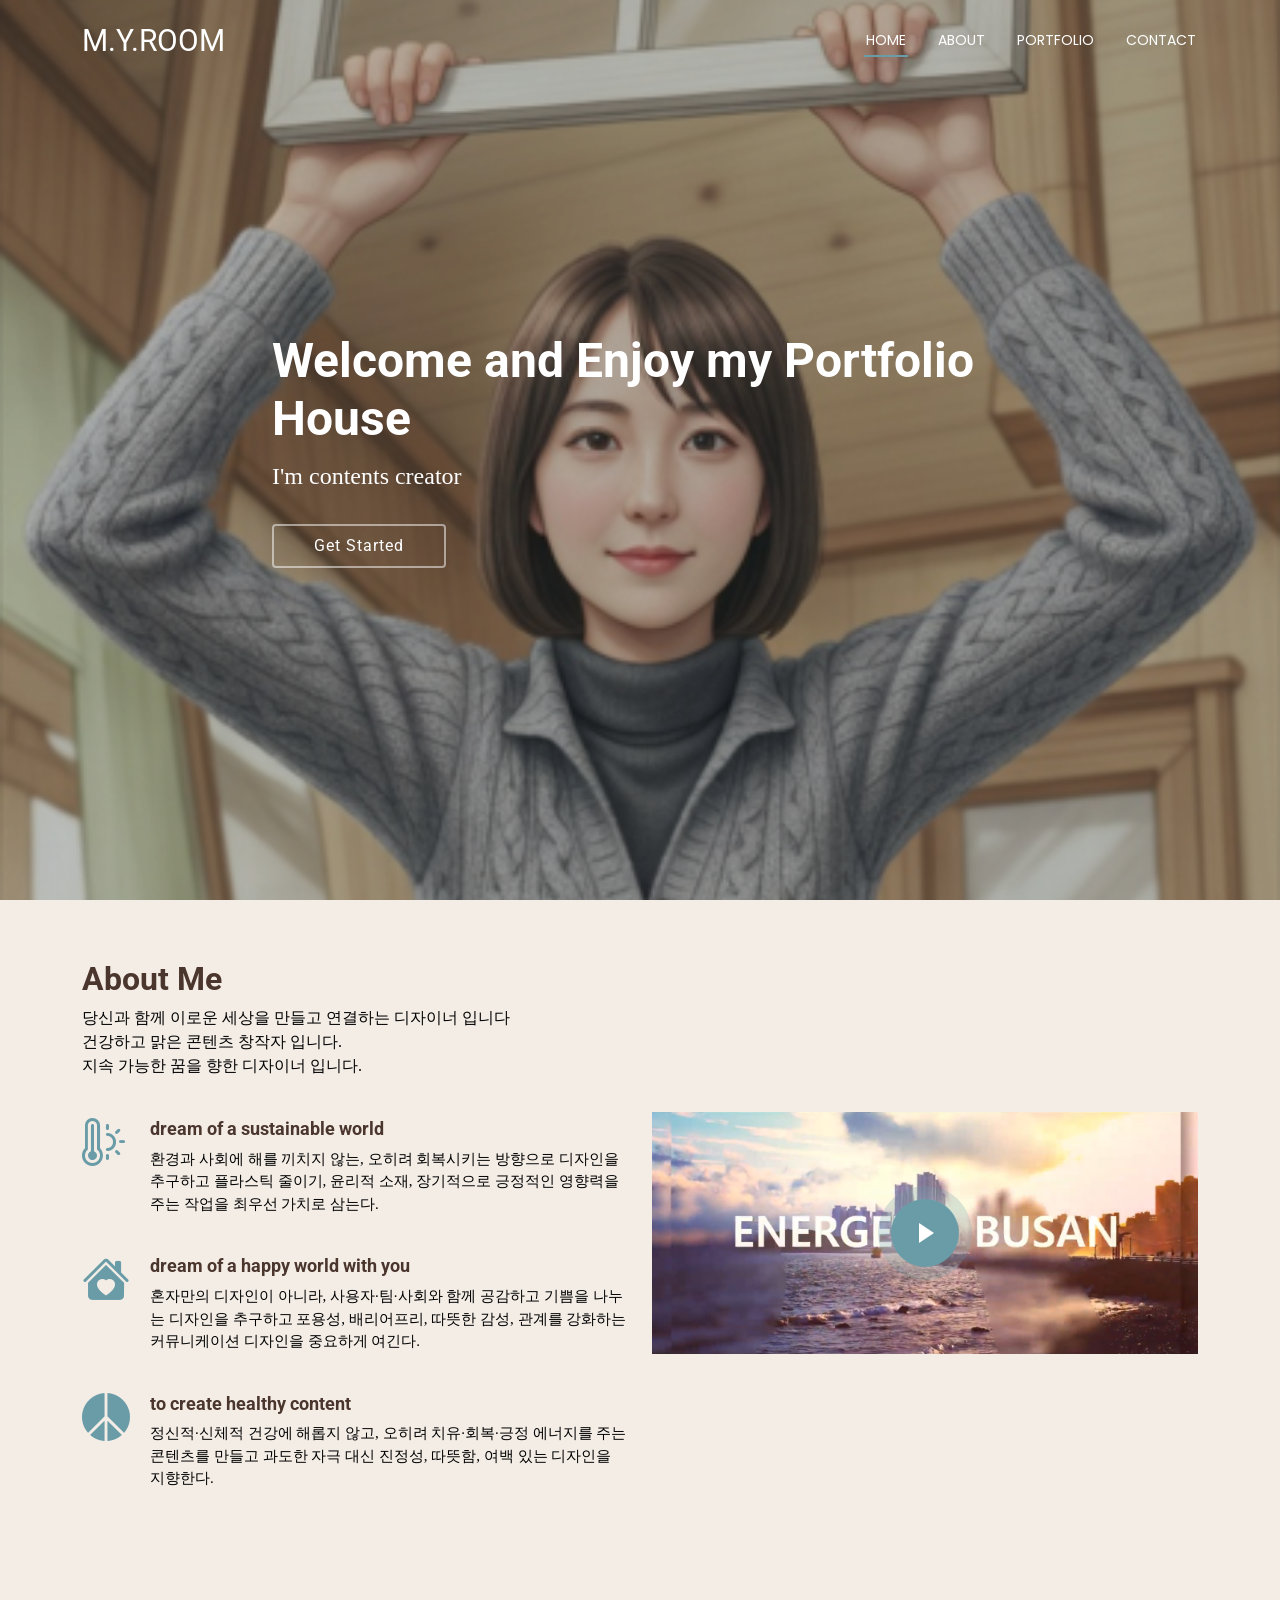
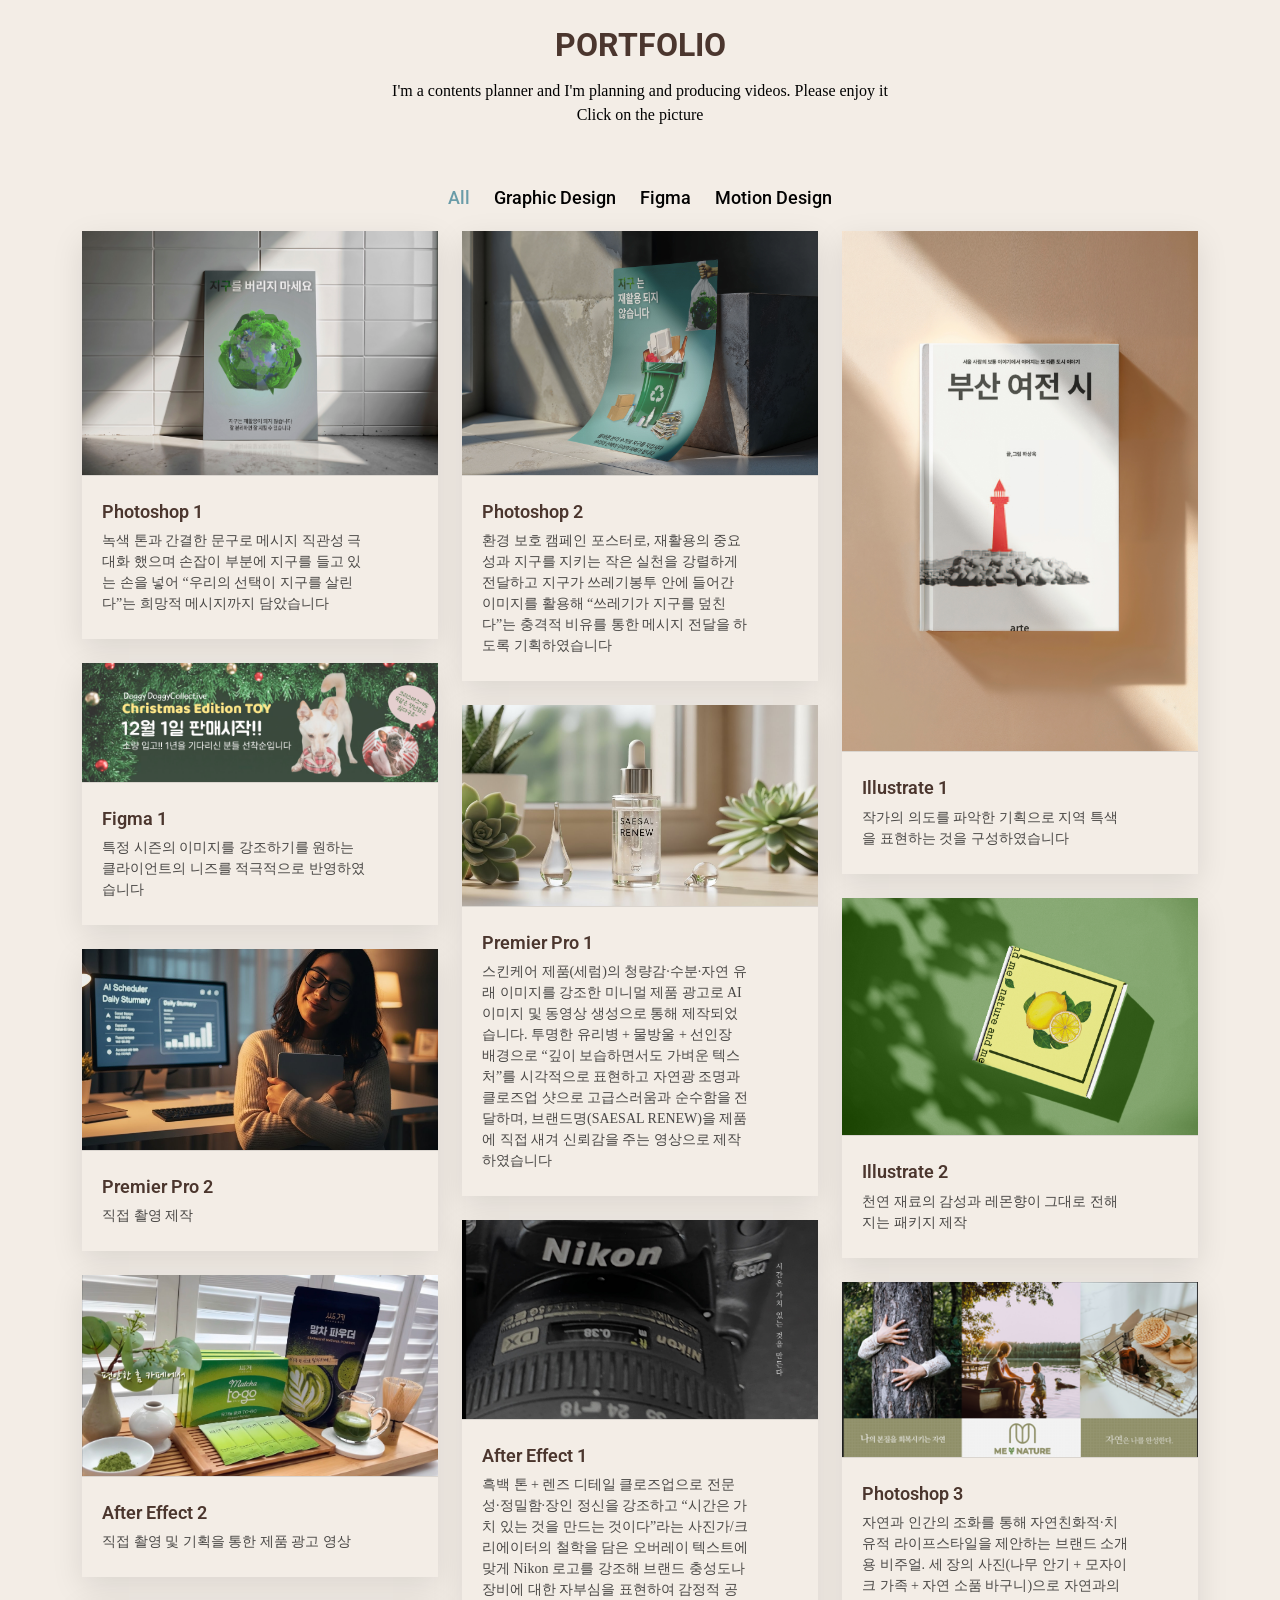
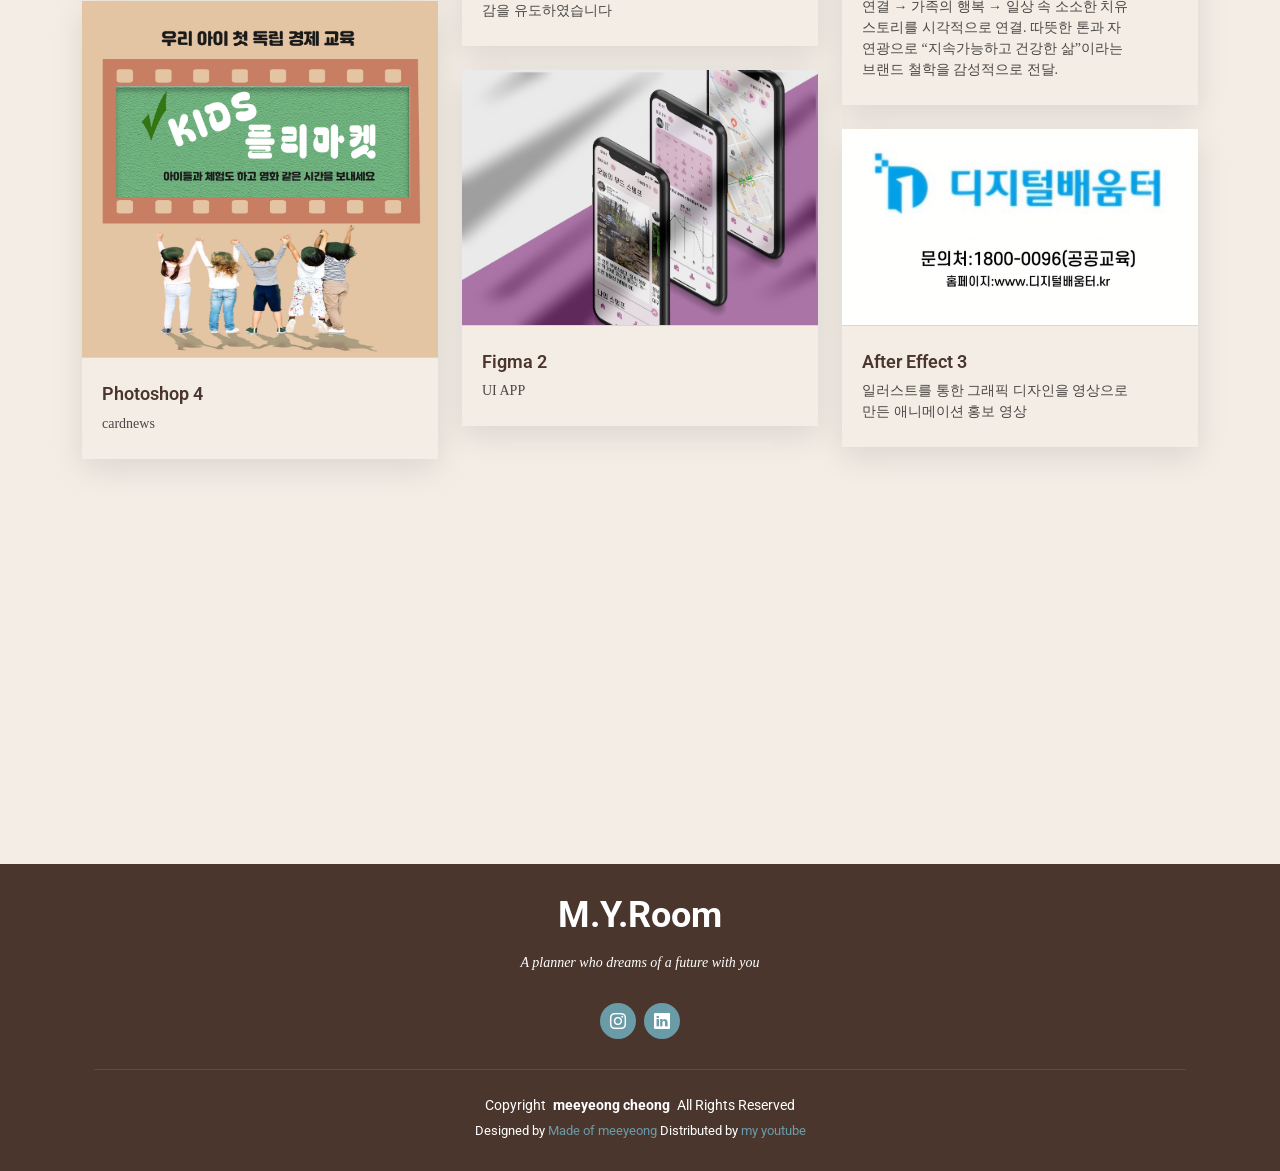
==== commit 542ea156: "Fix typo in portfolio section description" ====
--- a/index.html
+++ b/index.html
@@ -147,7 +147,7 @@
       <!-- Section Title -->
       <div class="container section-title" data-aos="fade-up">
         <h2>Portfolio</h2>
-        <p>I'm a content planner and I'm planning and producing videos. Please enjoy it
+        <p>I'm a contents planner and I'm planning and producing videos. Please enjoy it
         <br>Click on the picture  
         </p>
       </div><!-- End Section Title -->
@@ -459,4 +459,4 @@
 
 </body>
 
-</html>+</html>
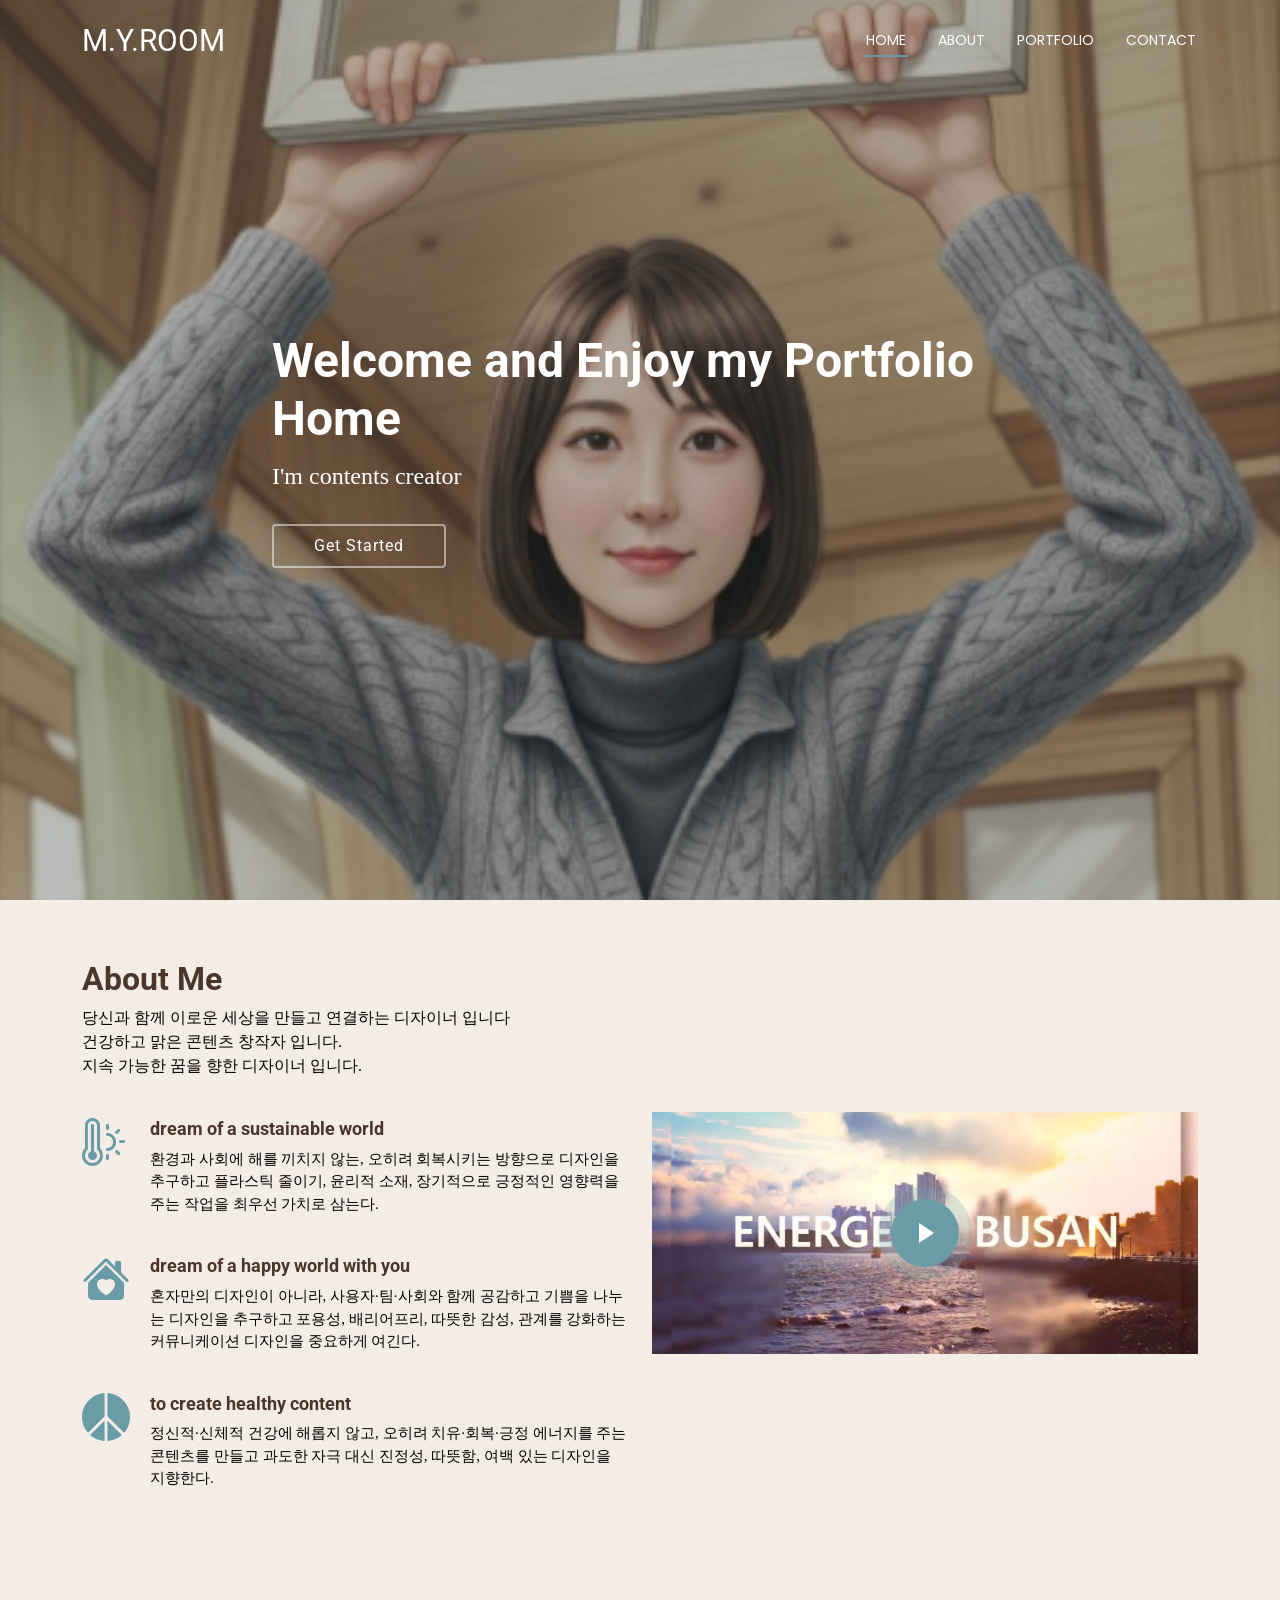
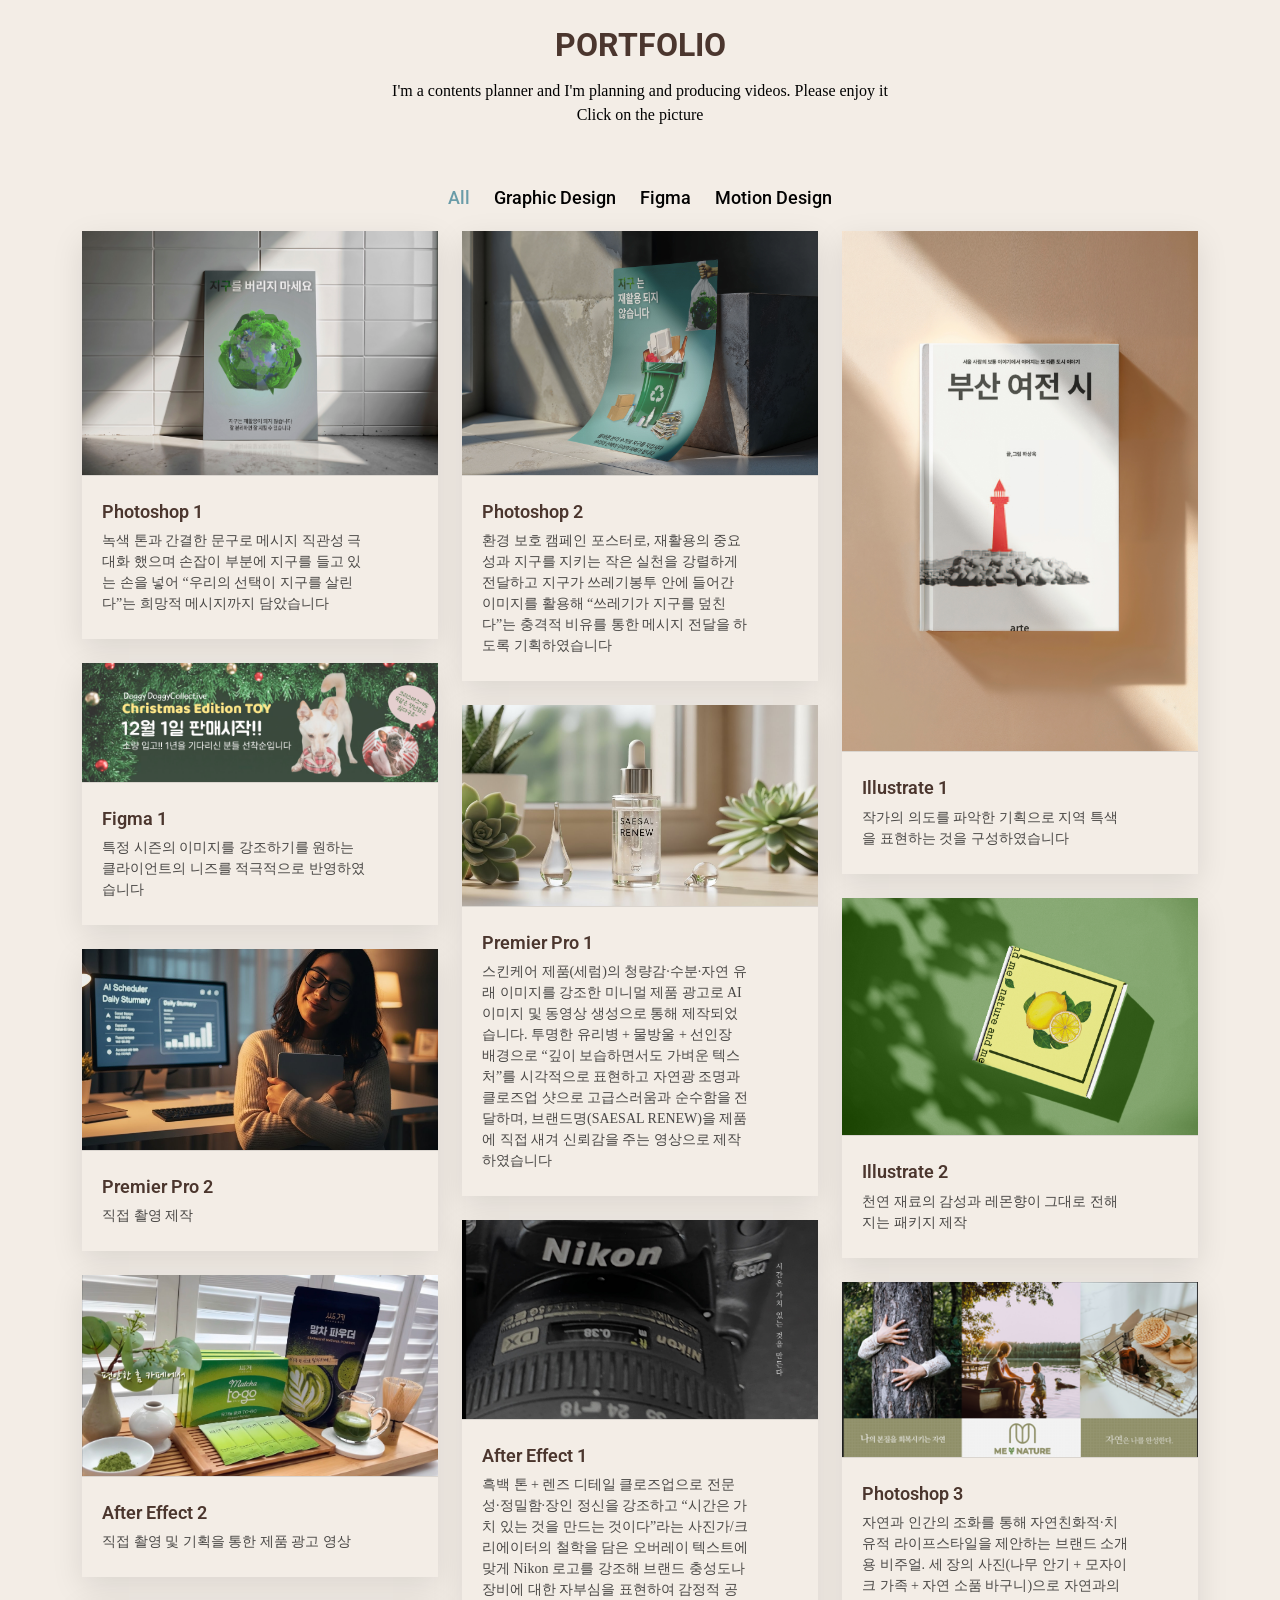
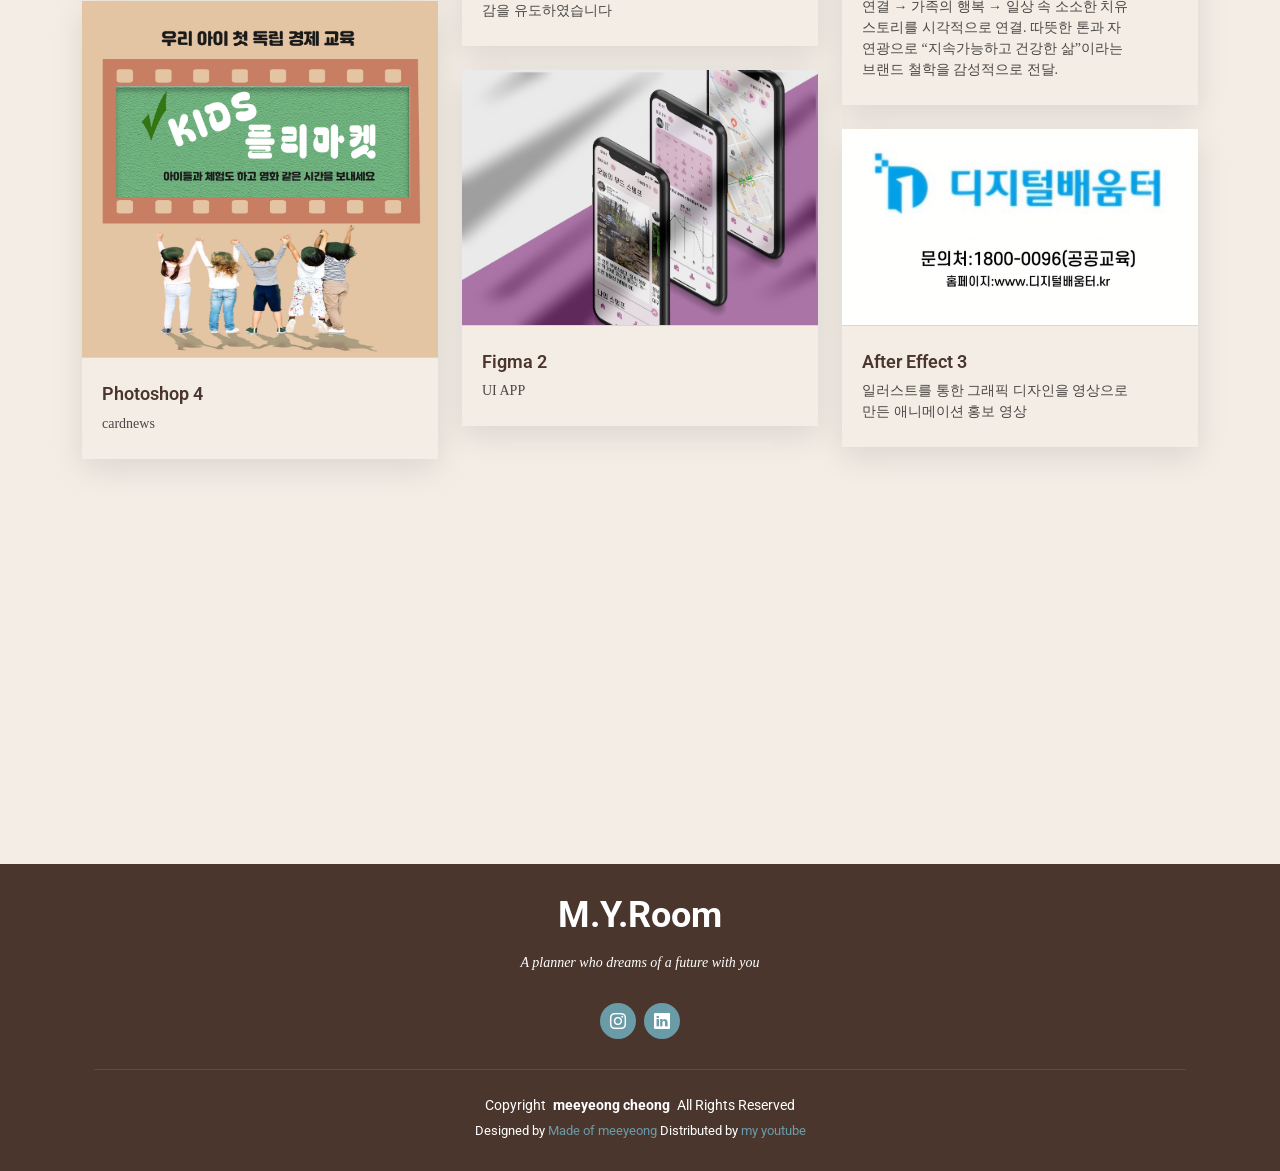
==== commit c1697f2e: "Update heading from 'Portfolio House' to 'Portfolio Home'" ====
--- a/index.html
+++ b/index.html
@@ -74,7 +74,7 @@
       <div class="container text-bottom" data-aos="fade-up" data-aos-delay="100">
         <div class="row justify-content-center">
           <div class="col-lg-8">
-            <h2>Welcome and Enjoy my Portfolio House</h2>
+            <h2>Welcome and Enjoy my Portfolio Home</h2>
             <p>I'm contents creator </p>
             <a href="#about" class="btn-get-started">Get Started</a>
           </div>
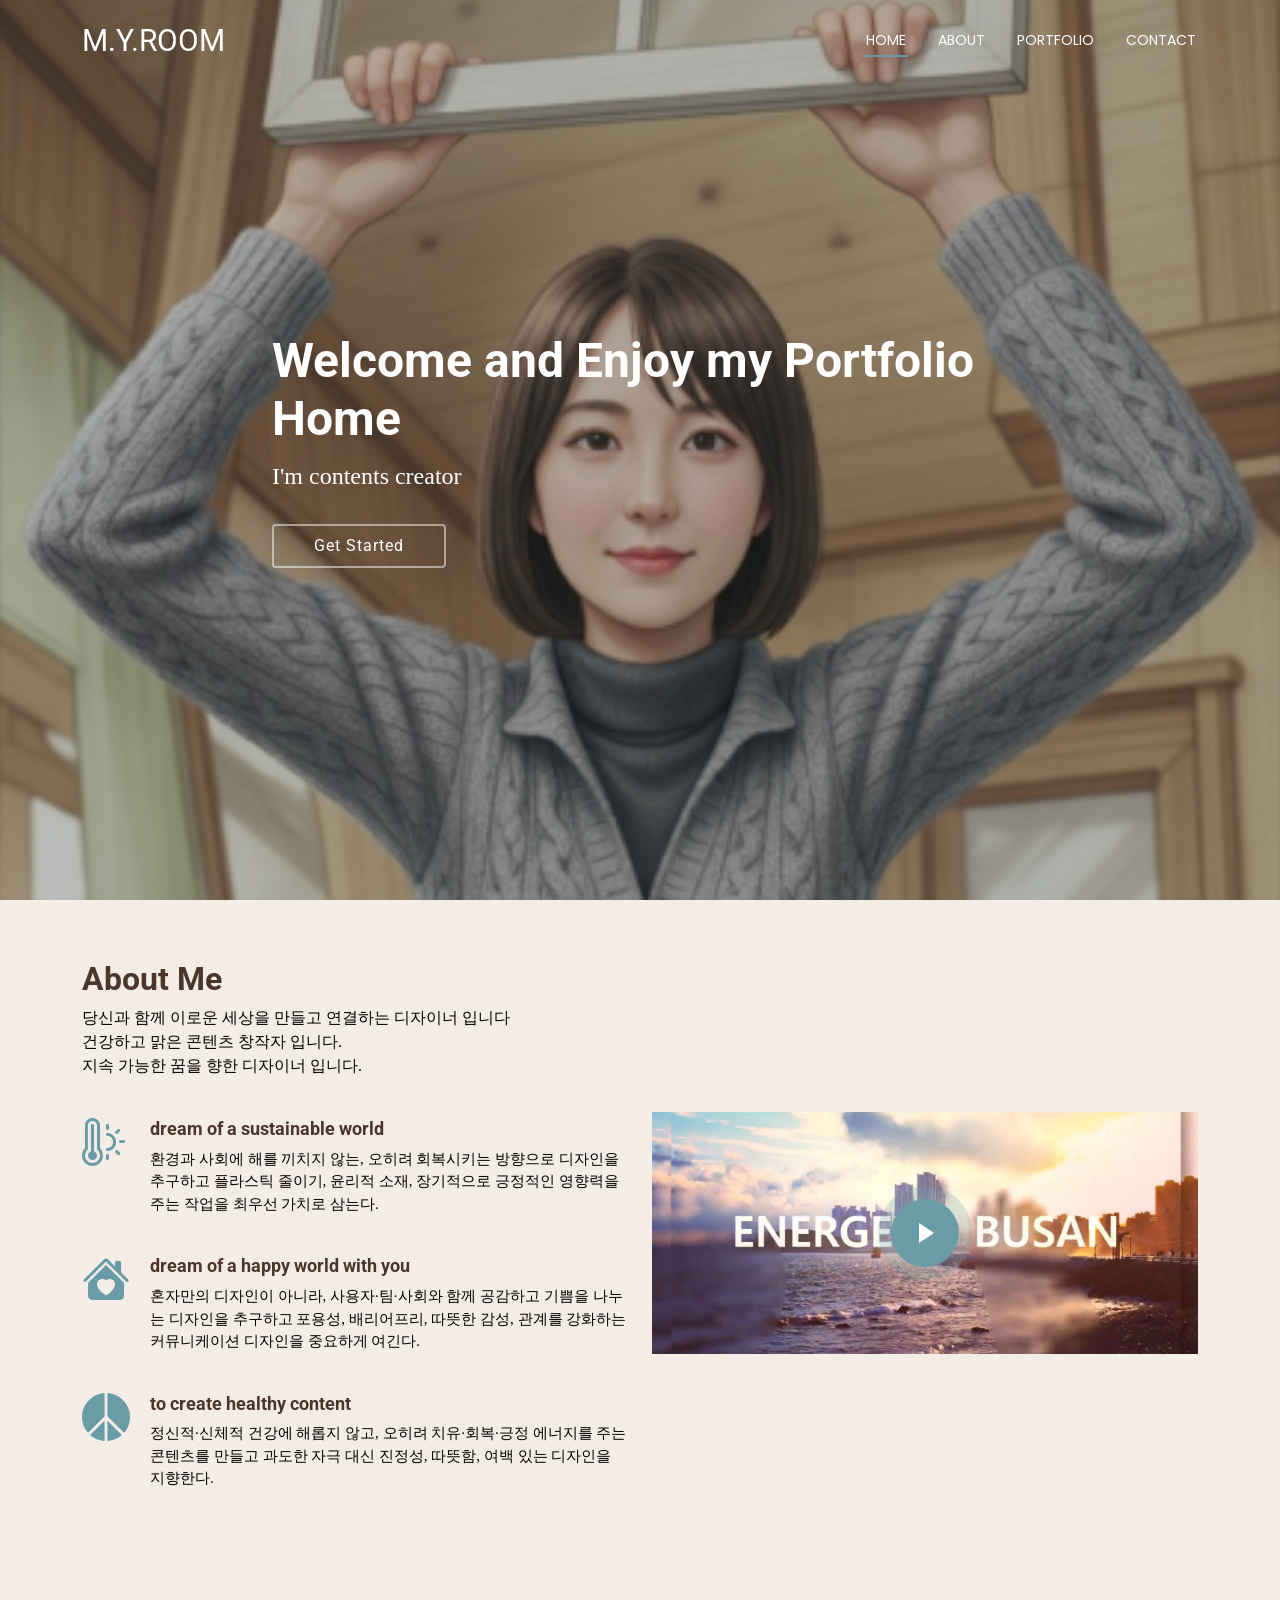
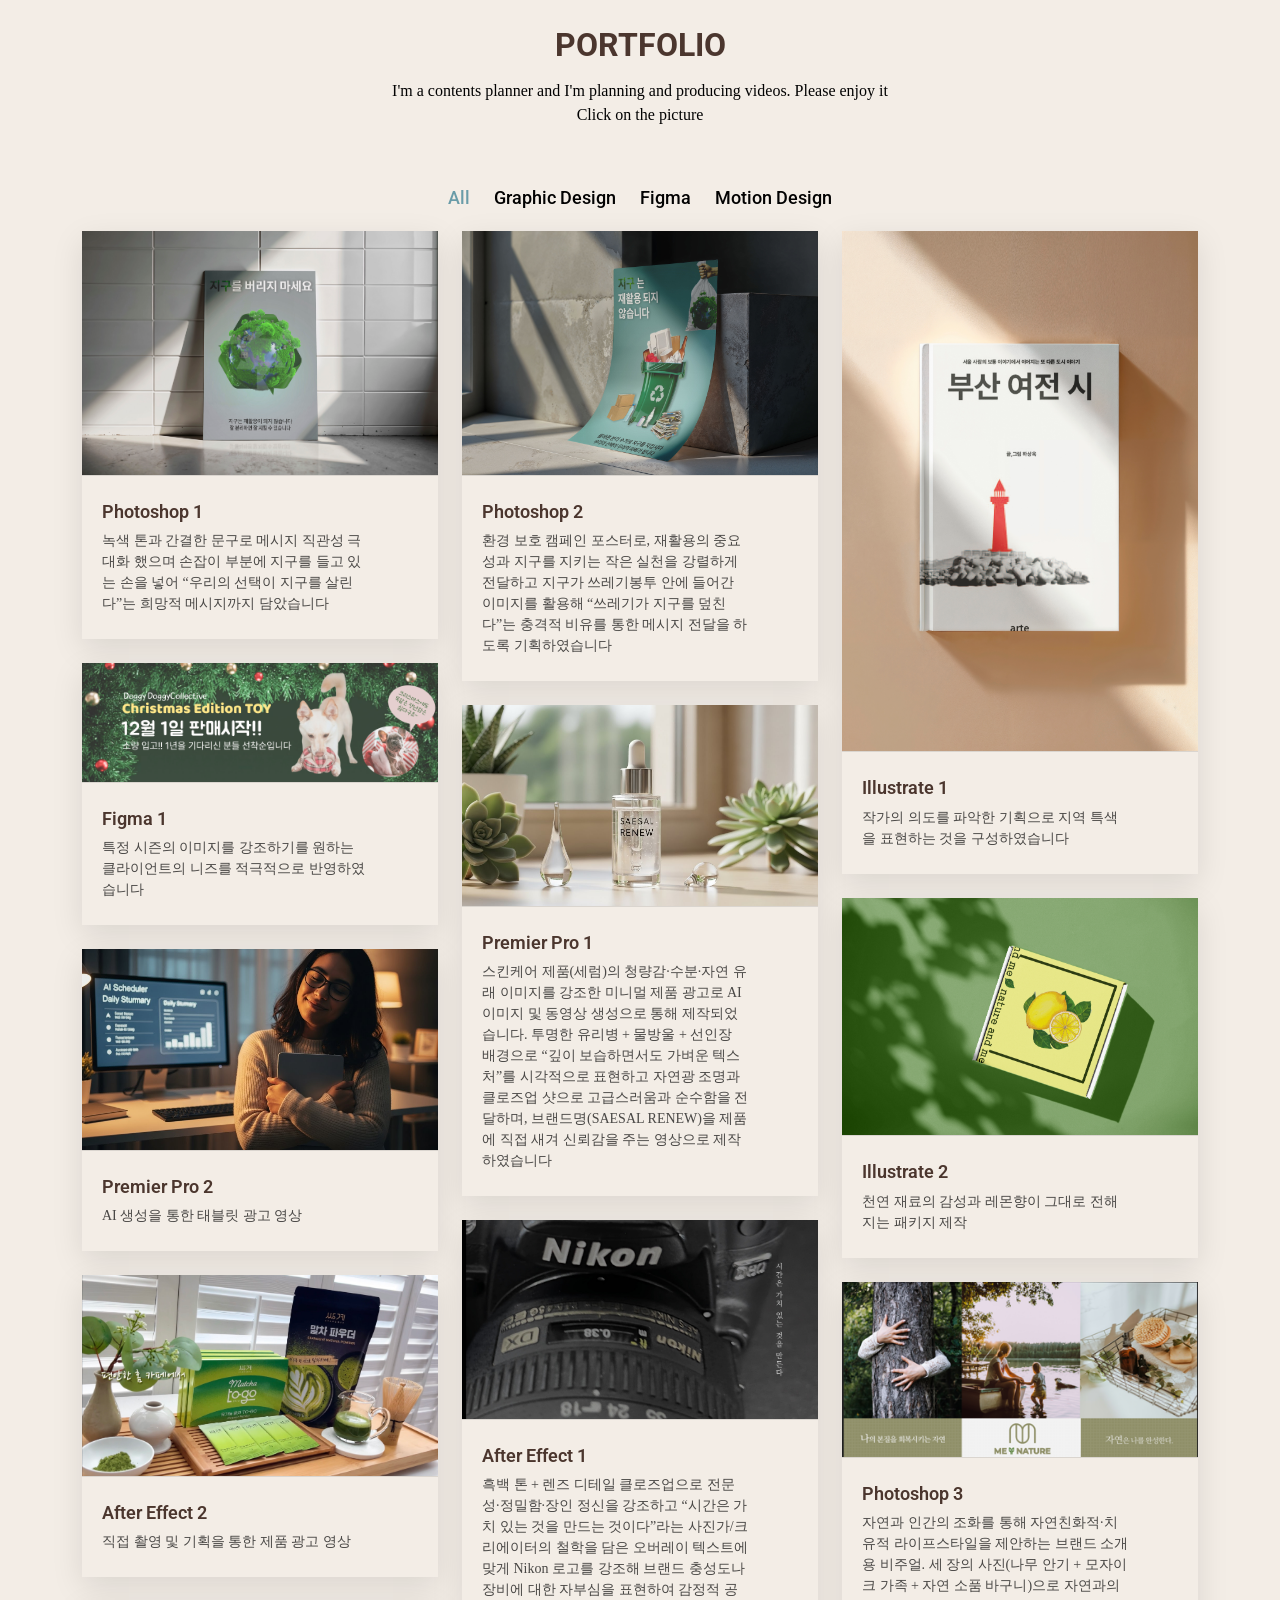
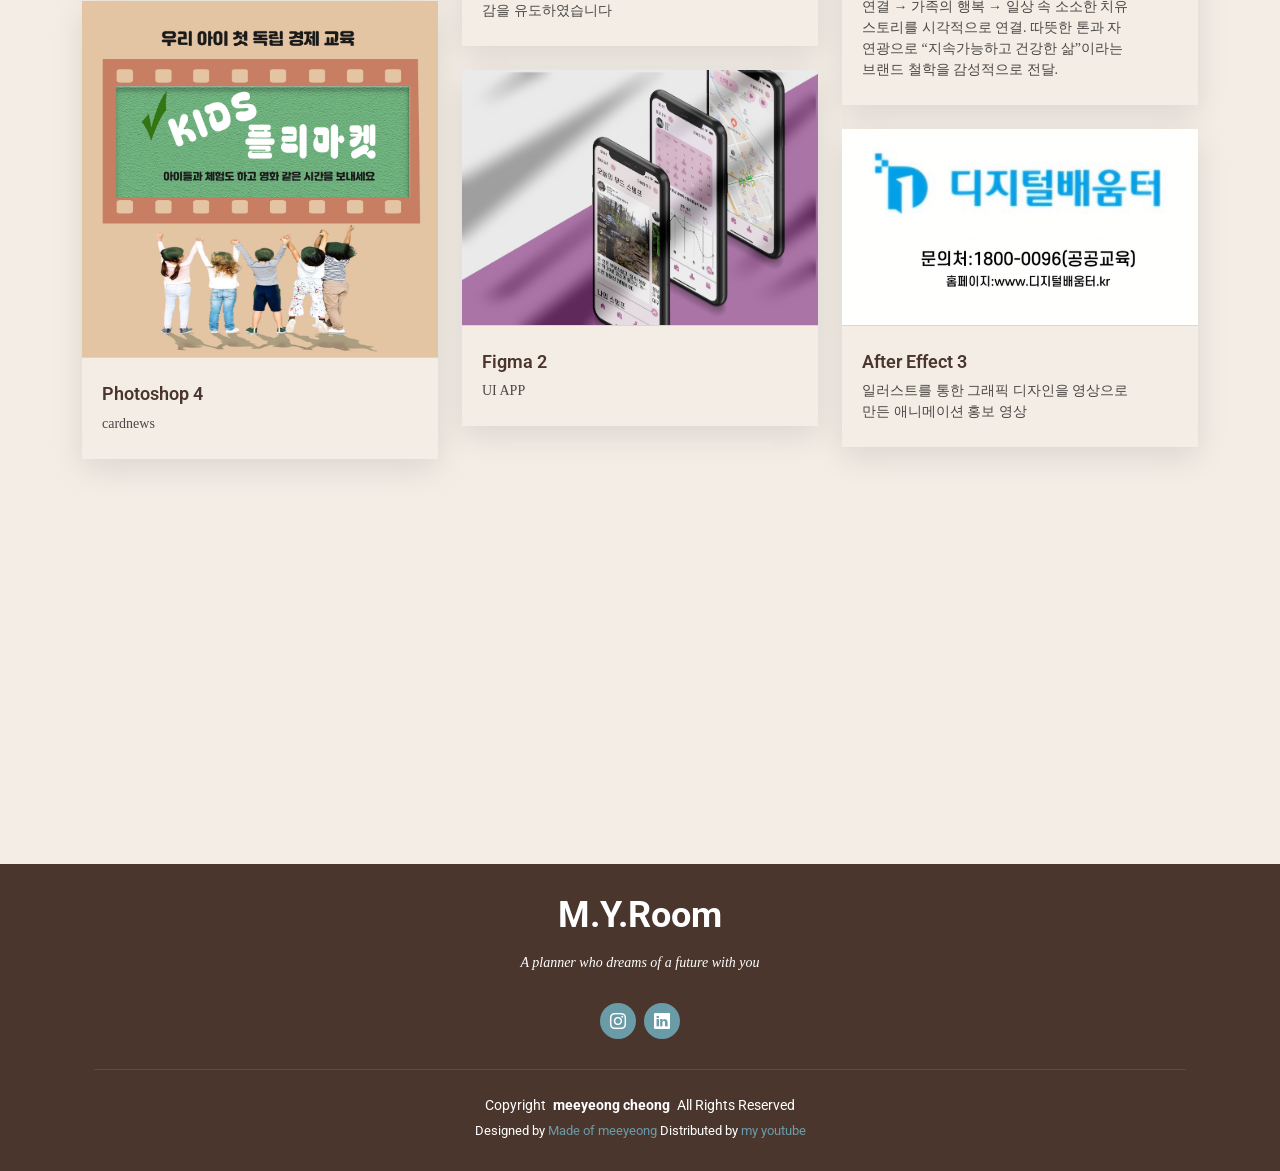
==== commit eb29cda2: "Update portfolio description for video project" ====
--- a/index.html
+++ b/index.html
@@ -254,7 +254,7 @@
                 <a href="./assets/img/video/ai tablet marketing.mp4" data-gallery="portfolio-gallery-app" class="glightbox"><img src="./assets/img/portfolio/thumbnail2.png" class="img-fluid" alt=""></a>
                 <div class="portfolio-info">
                   <h4><a href="portfolio-details.html" title="More Details">Premier Pro 2</a></h4>
-                  <p>직접 촬영 제작</p>
+                  <p>AI 생성을 통한 태블릿 광고 영상</p>
                 </div>
               </div>
             </div><!-- End Portfolio Item /After Effect 2-->
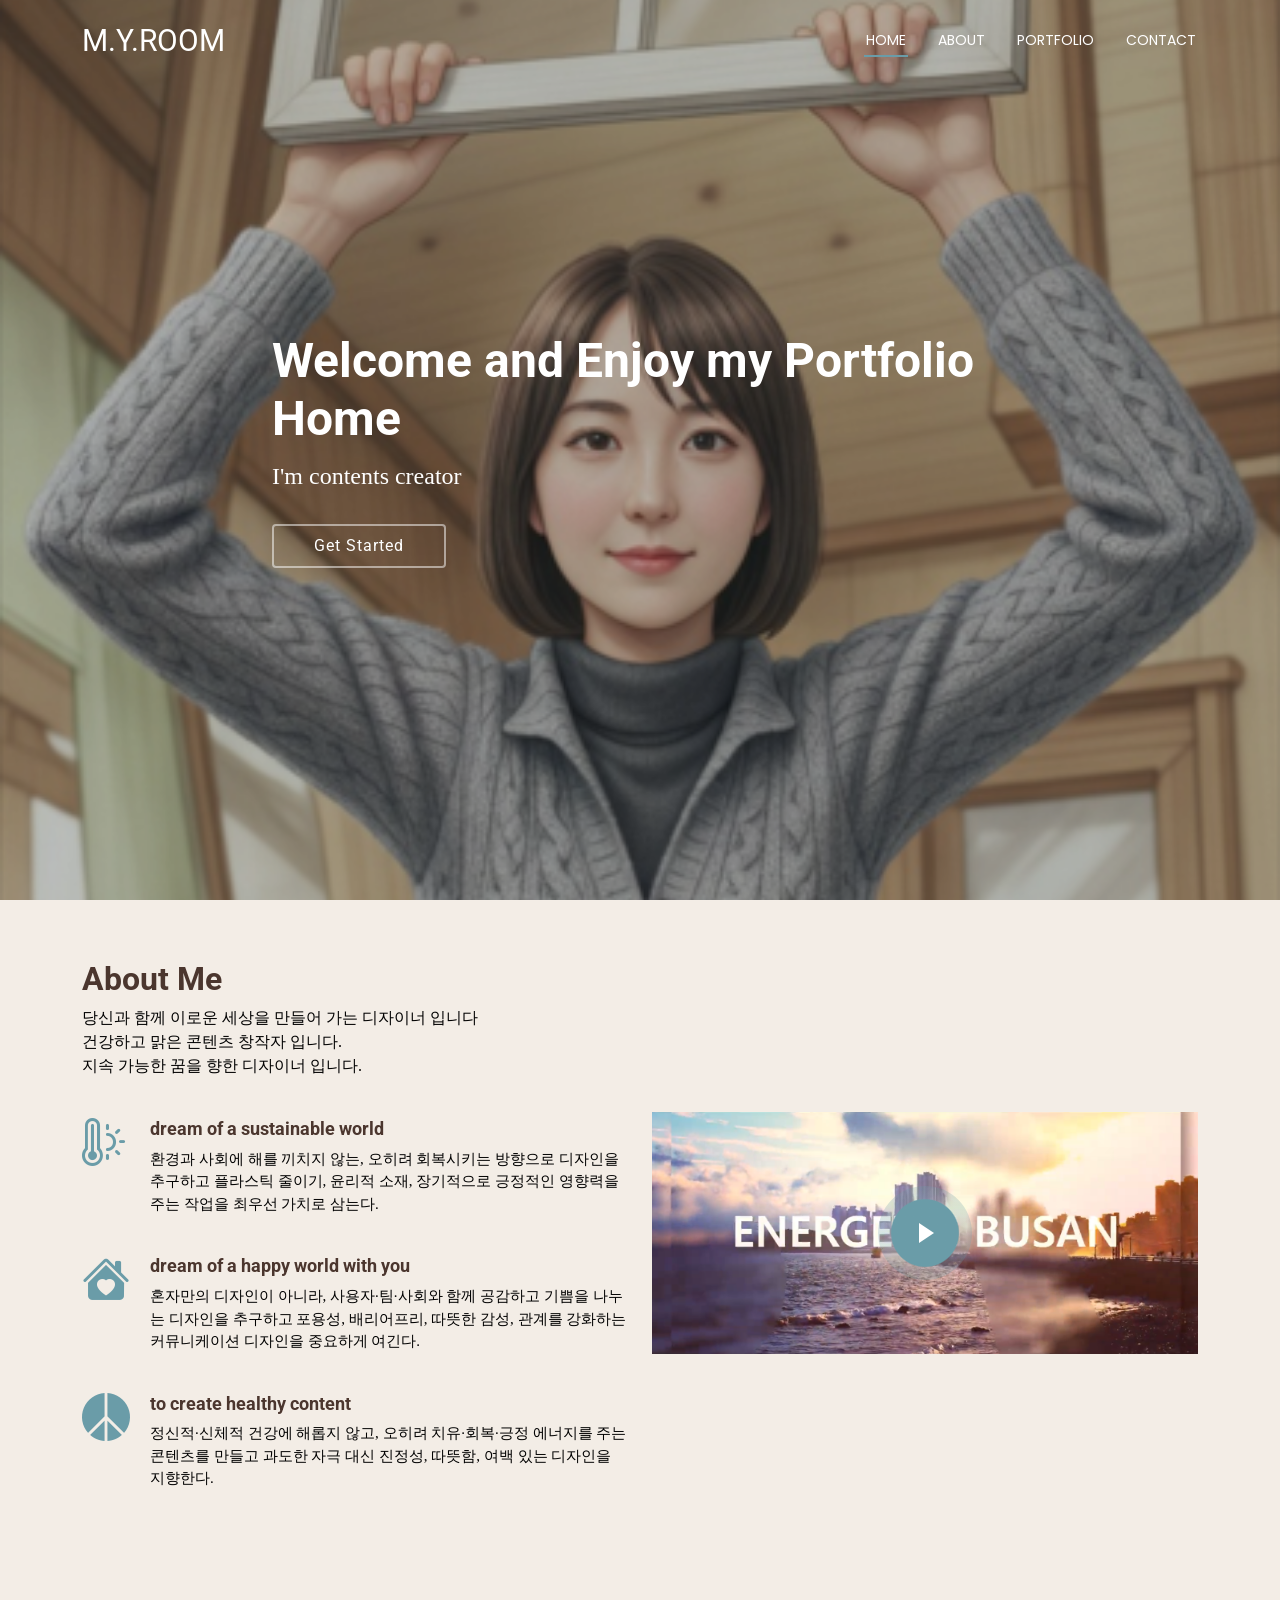
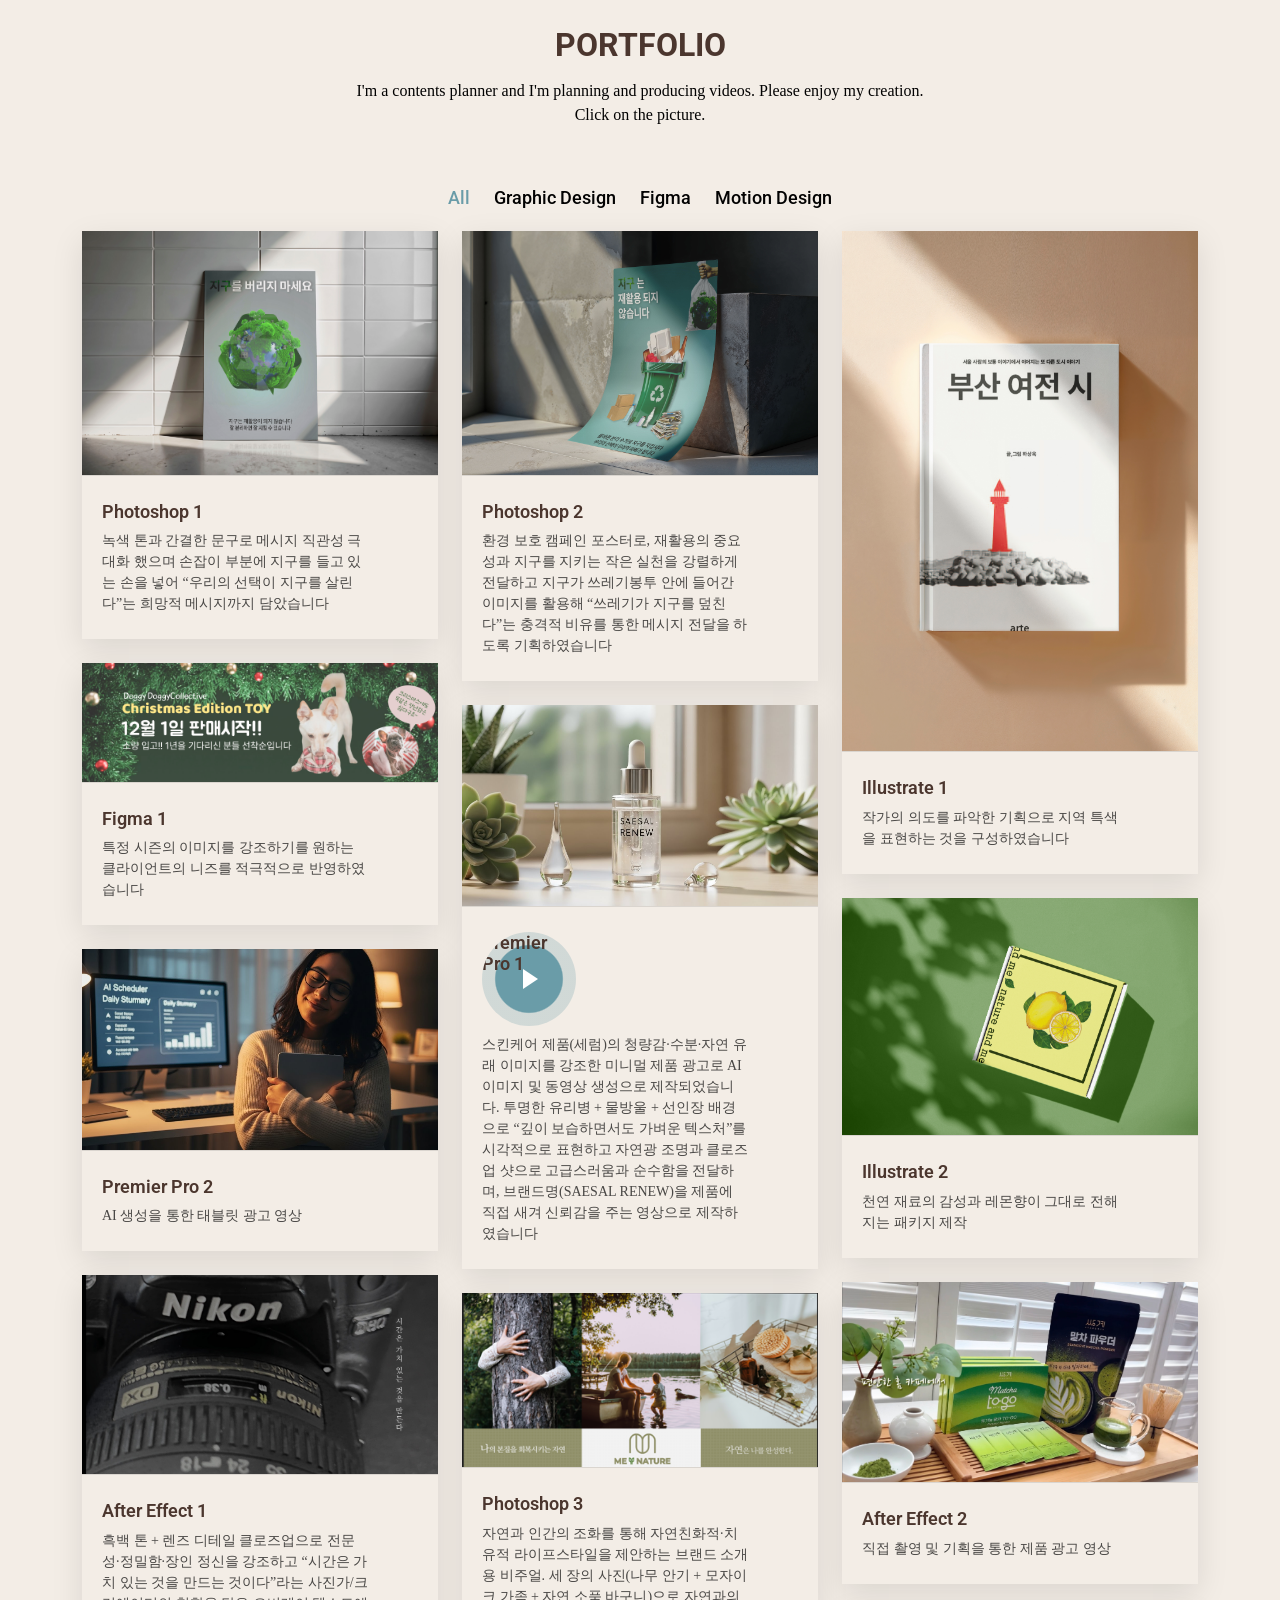
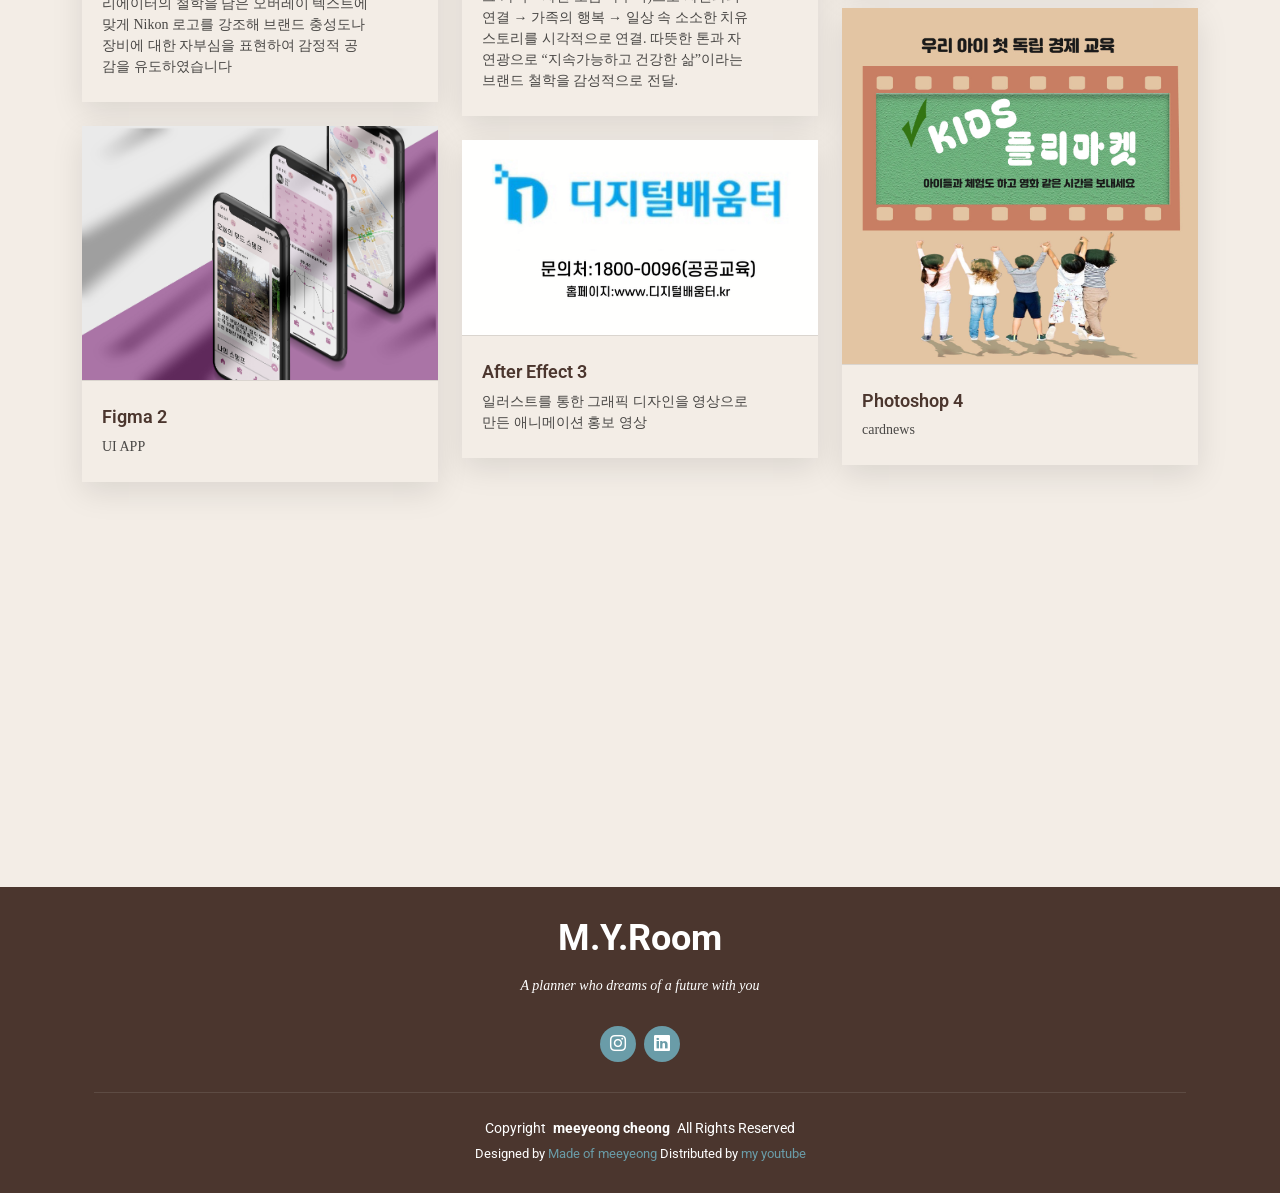
==== commit e219eae5: "Revise content in index.html for better clarity Updated text to improve clarity and engagement in th" ====
--- a/index.html
+++ b/index.html
@@ -99,7 +99,7 @@
           <div class="col-lg-6 content" data-aos="fade-up" data-aos-delay="100">
             <h3>About Me</h3>
             <p class="my-font">
-              당신과 함께 이로운 세상을 만들고 연결하는 디자이너 입니다
+              당신과 함께 이로운 세상을 만들어 가는 디자이너 입니다
               <br>
               건강하고 맑은 콘텐츠 창작자 입니다.              
               <br>
@@ -147,8 +147,8 @@
       <!-- Section Title -->
       <div class="container section-title" data-aos="fade-up">
         <h2>Portfolio</h2>
-        <p>I'm a contents planner and I'm planning and producing videos. Please enjoy it
-        <br>Click on the picture  
+        <p>I'm a contents planner and I'm planning and producing videos. Please enjoy my creation.
+        <br>Click on the picture.
         </p>
       </div><!-- End Section Title -->
 
@@ -231,8 +231,8 @@
                     <source src="./KakaoTalk_20260119_085337448.ogg" type="video/ogg">
                       브라우저에서 영상을 지원하지 못하고 있습니다 
                   </video> -->
-                  <h4><a href="portfolio-details.html" title="More Details">Premier Pro 1</a></h4>
-                  <p>스킨케어 제품(세럼)의 청량감·수분·자연 유래 이미지를 강조한 미니멀 제품 광고로 AI 이미지 및 동영상 생성으로 통해 제작되었습니다.
+                  <h4><a href="portfolio-details.html" title="More Details"class="glightbox pulsating-play-btn">Premier Pro 1</a></h4>
+                  <p>스킨케어 제품(세럼)의 청량감·수분·자연 유래 이미지를 강조한 미니멀 제품 광고로 AI 이미지 및 동영상 생성으로 제작되었습니다.
                     투명한 유리병 + 물방울 + 선인장 배경으로 “깊이 보습하면서도 가벼운 텍스처”를 시각적으로 표현하고
                     자연광 조명과 클로즈업 샷으로 고급스러움과 순수함을 전달하며, 브랜드명(SAESAL RENEW)을 제품에 직접 새겨 신뢰감을 주는 영상으로 제작하였습니다</p>
                 </div>
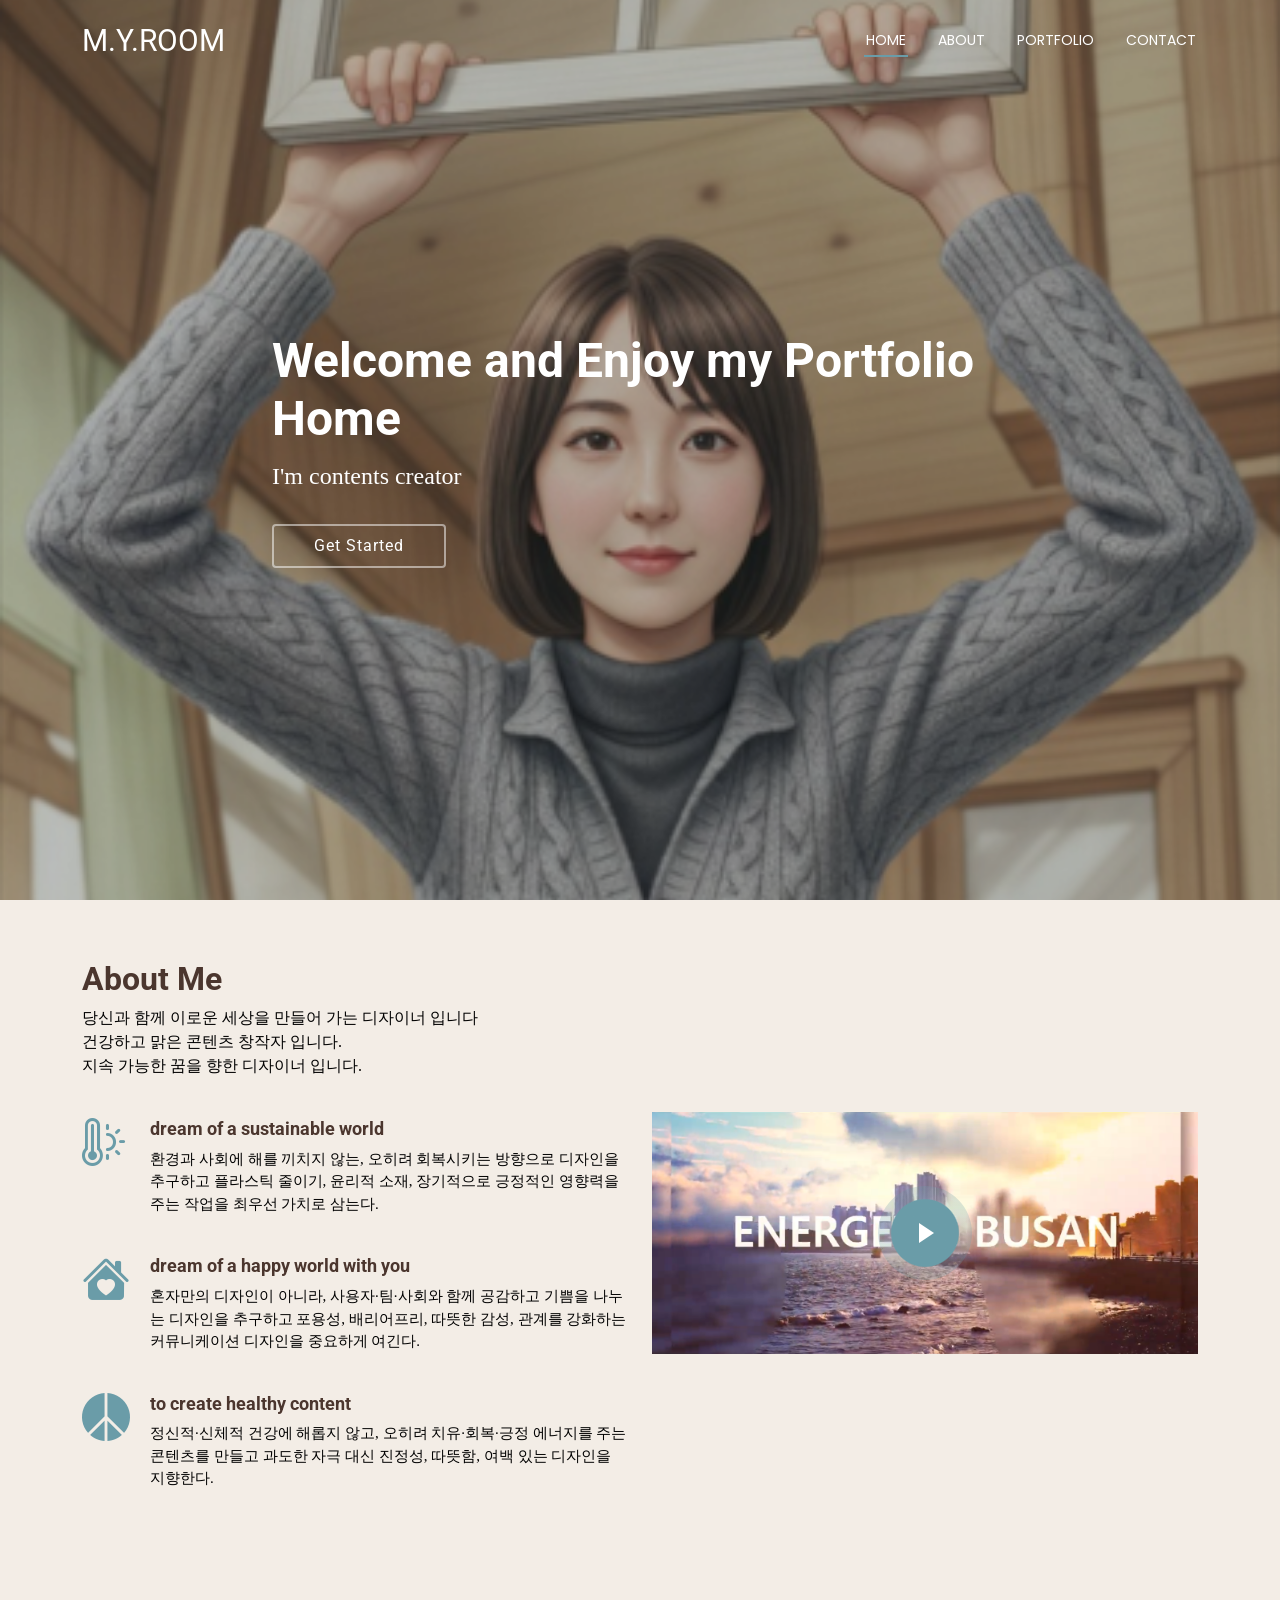
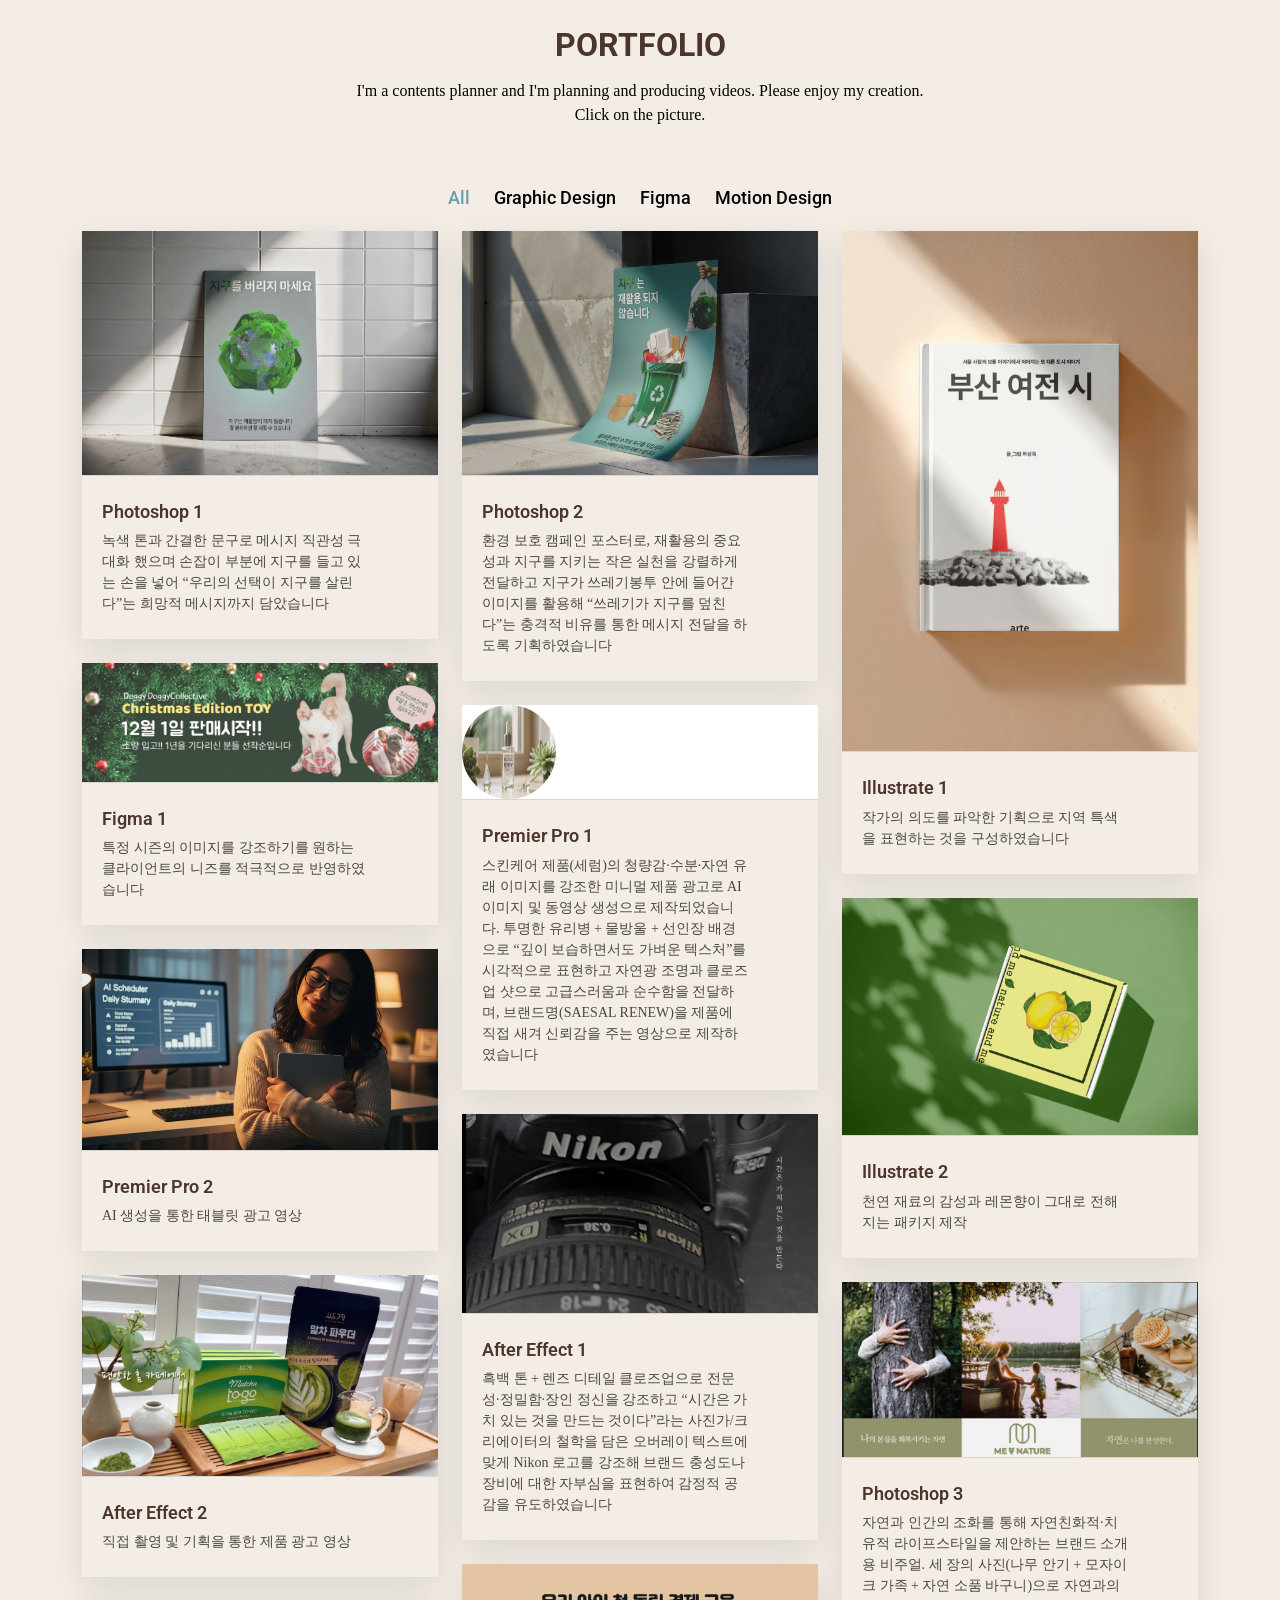
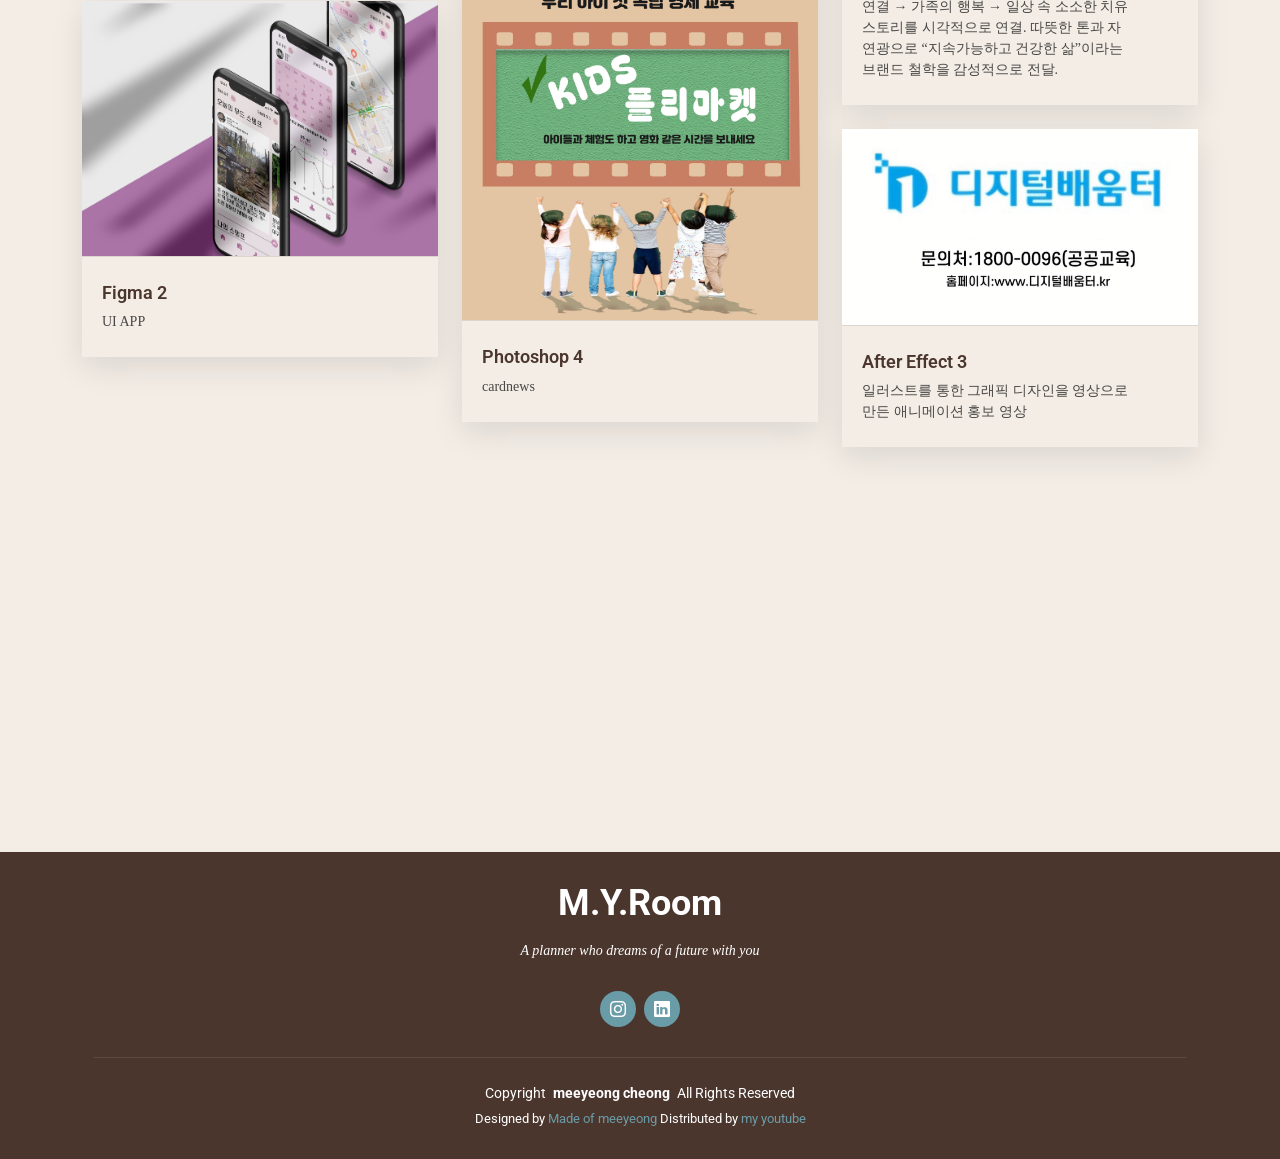
==== commit 42f93656: "Enhance portfolio item with new classes and link Updated the class attributes for the portfolio item" ====
--- a/index.html
+++ b/index.html
@@ -223,7 +223,7 @@
             <div class="col-lg-4 col-md-6 portfolio-item isotope-item filter-videos ">
               <div class="portfolio-content h-100">
                 <a href="./assets/img/video/ai cosmetic marketing.mp4" data-gallery="portfolio-gallery-app" class="glightbox ">
-                  <img src="./assets/img/portfolio/thumbnail1.png " class="img-fluid" alt="">
+                  <img src="./assets/img/portfolio/thumbnail1.png " class="img-fluid glightbox pulsating-play-btn" alt="">
                 </a>
                 <div class="portfolio-info">
                   <!-- <video width="100%" height="100%" controls autoplay  loop>
@@ -231,7 +231,7 @@
                     <source src="./KakaoTalk_20260119_085337448.ogg" type="video/ogg">
                       브라우저에서 영상을 지원하지 못하고 있습니다 
                   </video> -->
-                  <h4><a href="portfolio-details.html" title="More Details"class="glightbox pulsating-play-btn">Premier Pro 1</a></h4>
+                  <h4><a href="portfolio-details.html" title="More Details"">Premier Pro 1</a></h4>
                   <p>스킨케어 제품(세럼)의 청량감·수분·자연 유래 이미지를 강조한 미니멀 제품 광고로 AI 이미지 및 동영상 생성으로 제작되었습니다.
                     투명한 유리병 + 물방울 + 선인장 배경으로 “깊이 보습하면서도 가벼운 텍스처”를 시각적으로 표현하고
                     자연광 조명과 클로즈업 샷으로 고급스러움과 순수함을 전달하며, 브랜드명(SAESAL RENEW)을 제품에 직접 새겨 신뢰감을 주는 영상으로 제작하였습니다</p>
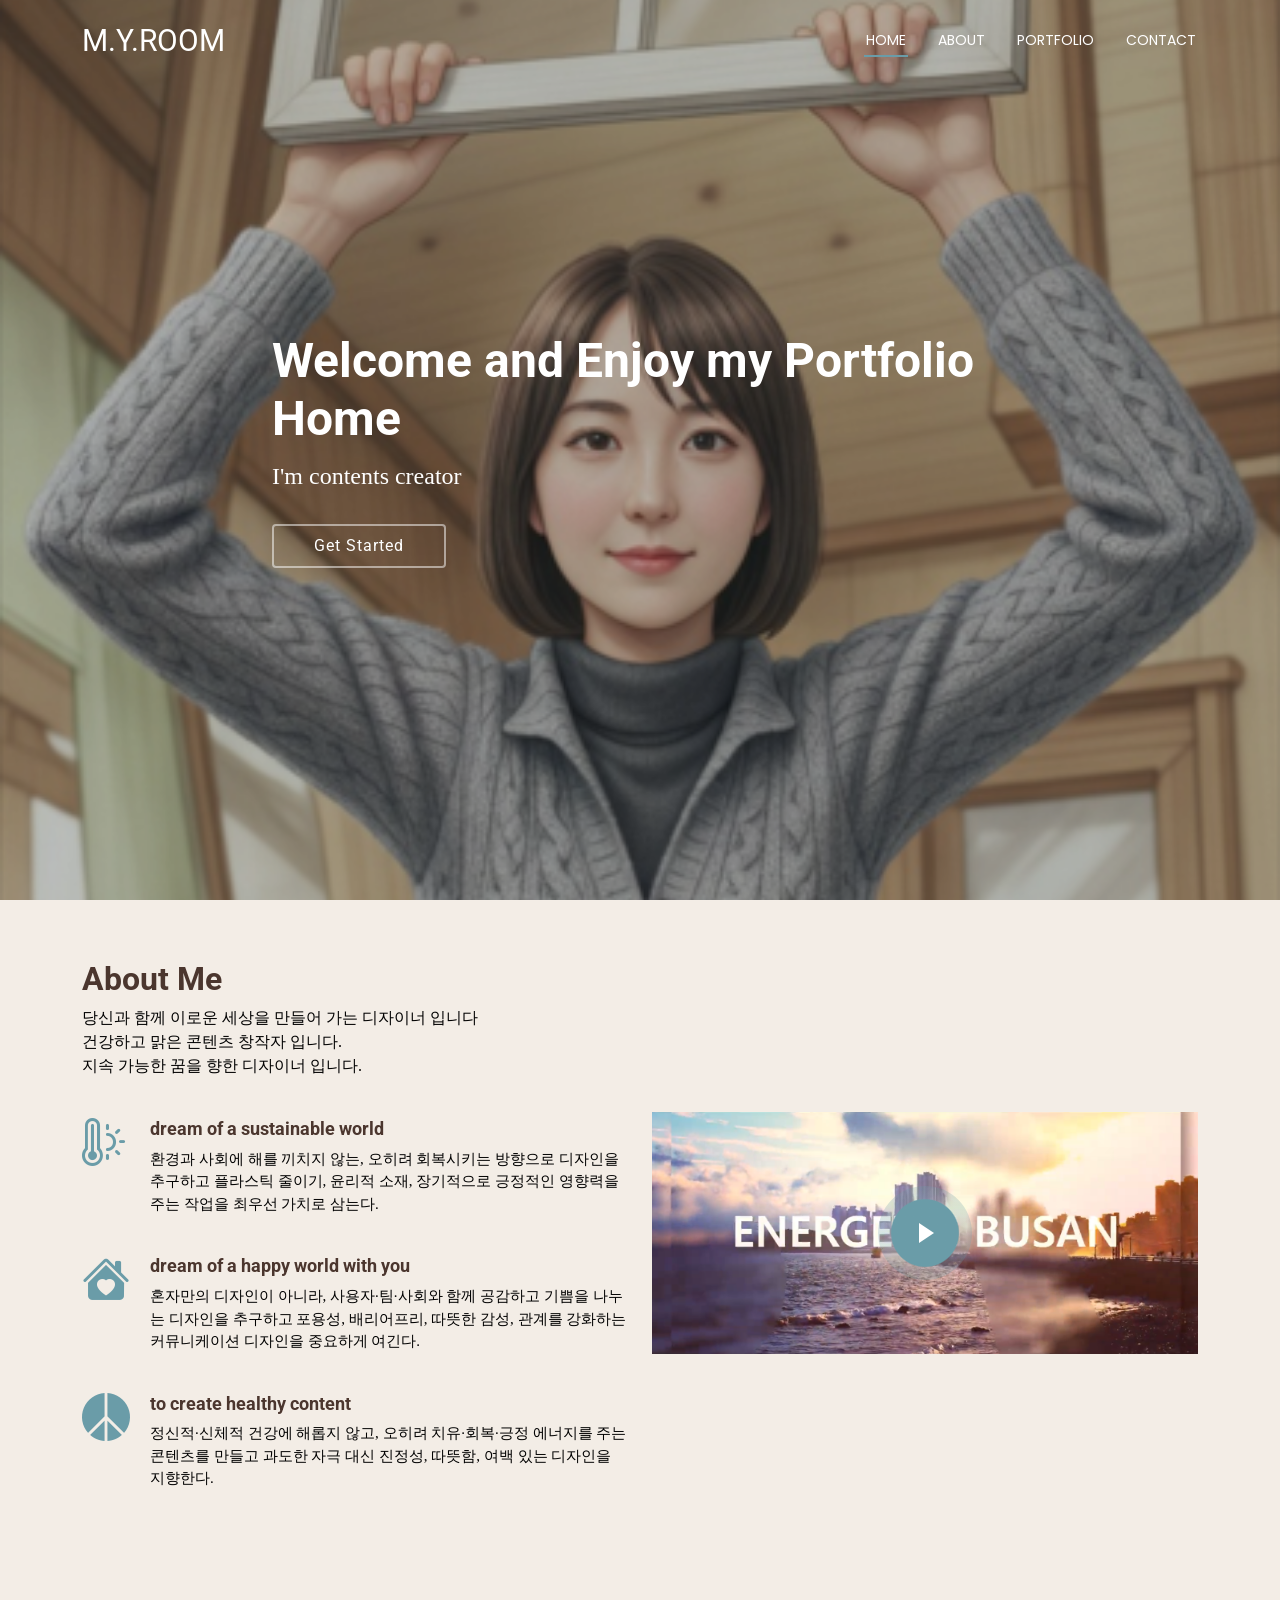
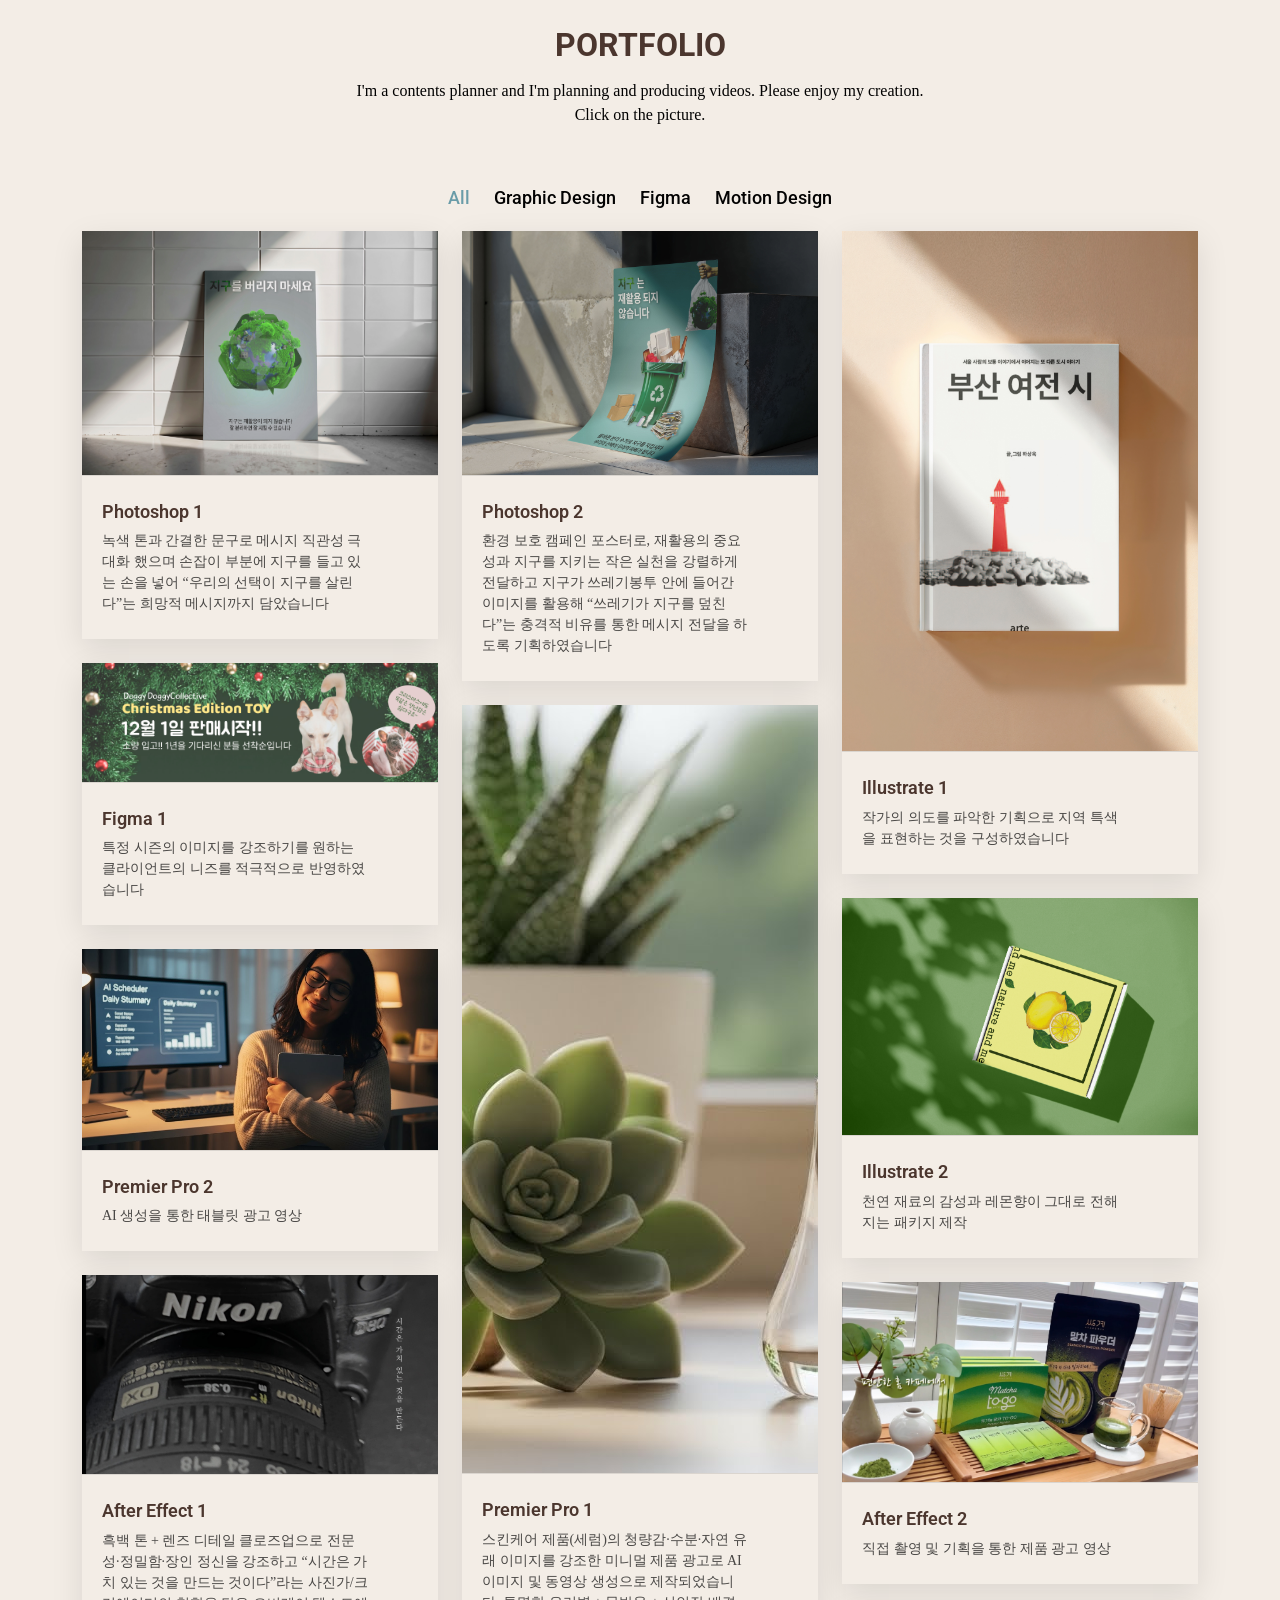
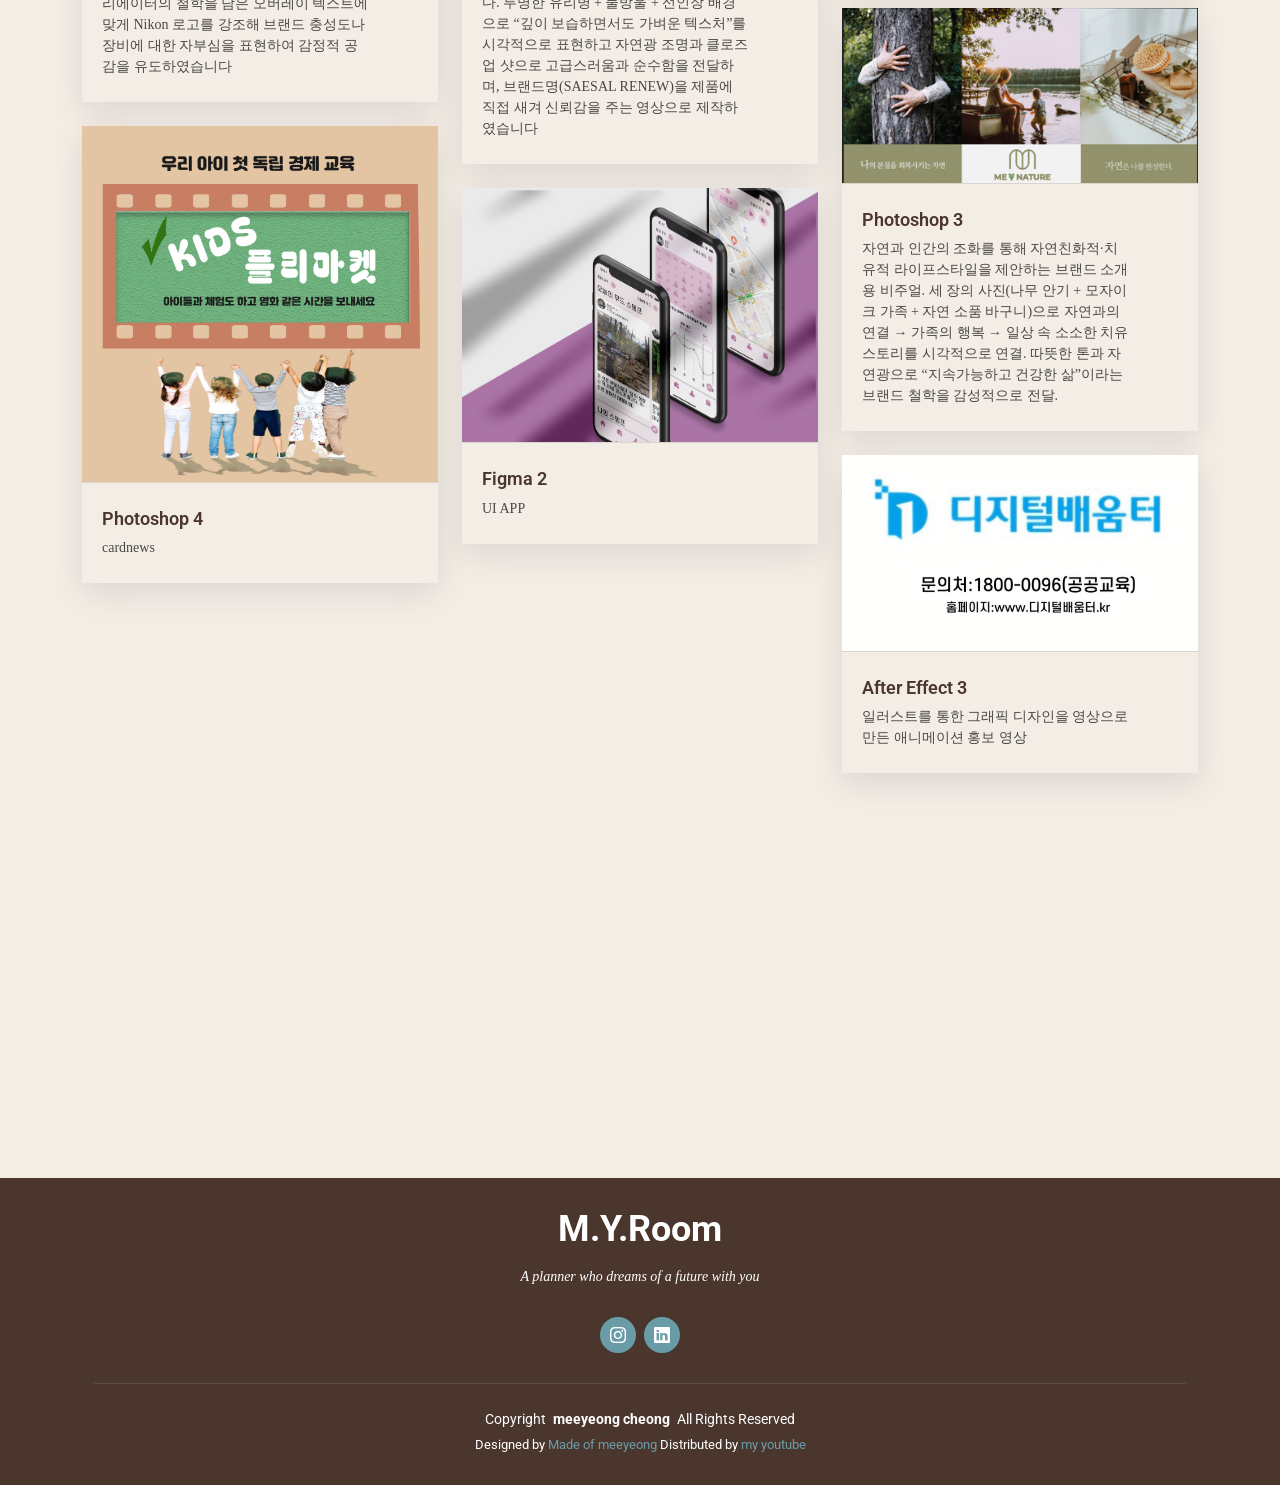
==== commit c3f026e9: "Remove unnecessary class from portfolio image" ====
--- a/index.html
+++ b/index.html
@@ -223,7 +223,7 @@
             <div class="col-lg-4 col-md-6 portfolio-item isotope-item filter-videos ">
               <div class="portfolio-content h-100">
                 <a href="./assets/img/video/ai cosmetic marketing.mp4" data-gallery="portfolio-gallery-app" class="glightbox ">
-                  <img src="./assets/img/portfolio/thumbnail1.png " class="img-fluid glightbox pulsating-play-btn" alt="">
+                  <img src="./assets/img/portfolio/thumbnail1.png " alt="">
                 </a>
                 <div class="portfolio-info">
                   <!-- <video width="100%" height="100%" controls autoplay  loop>
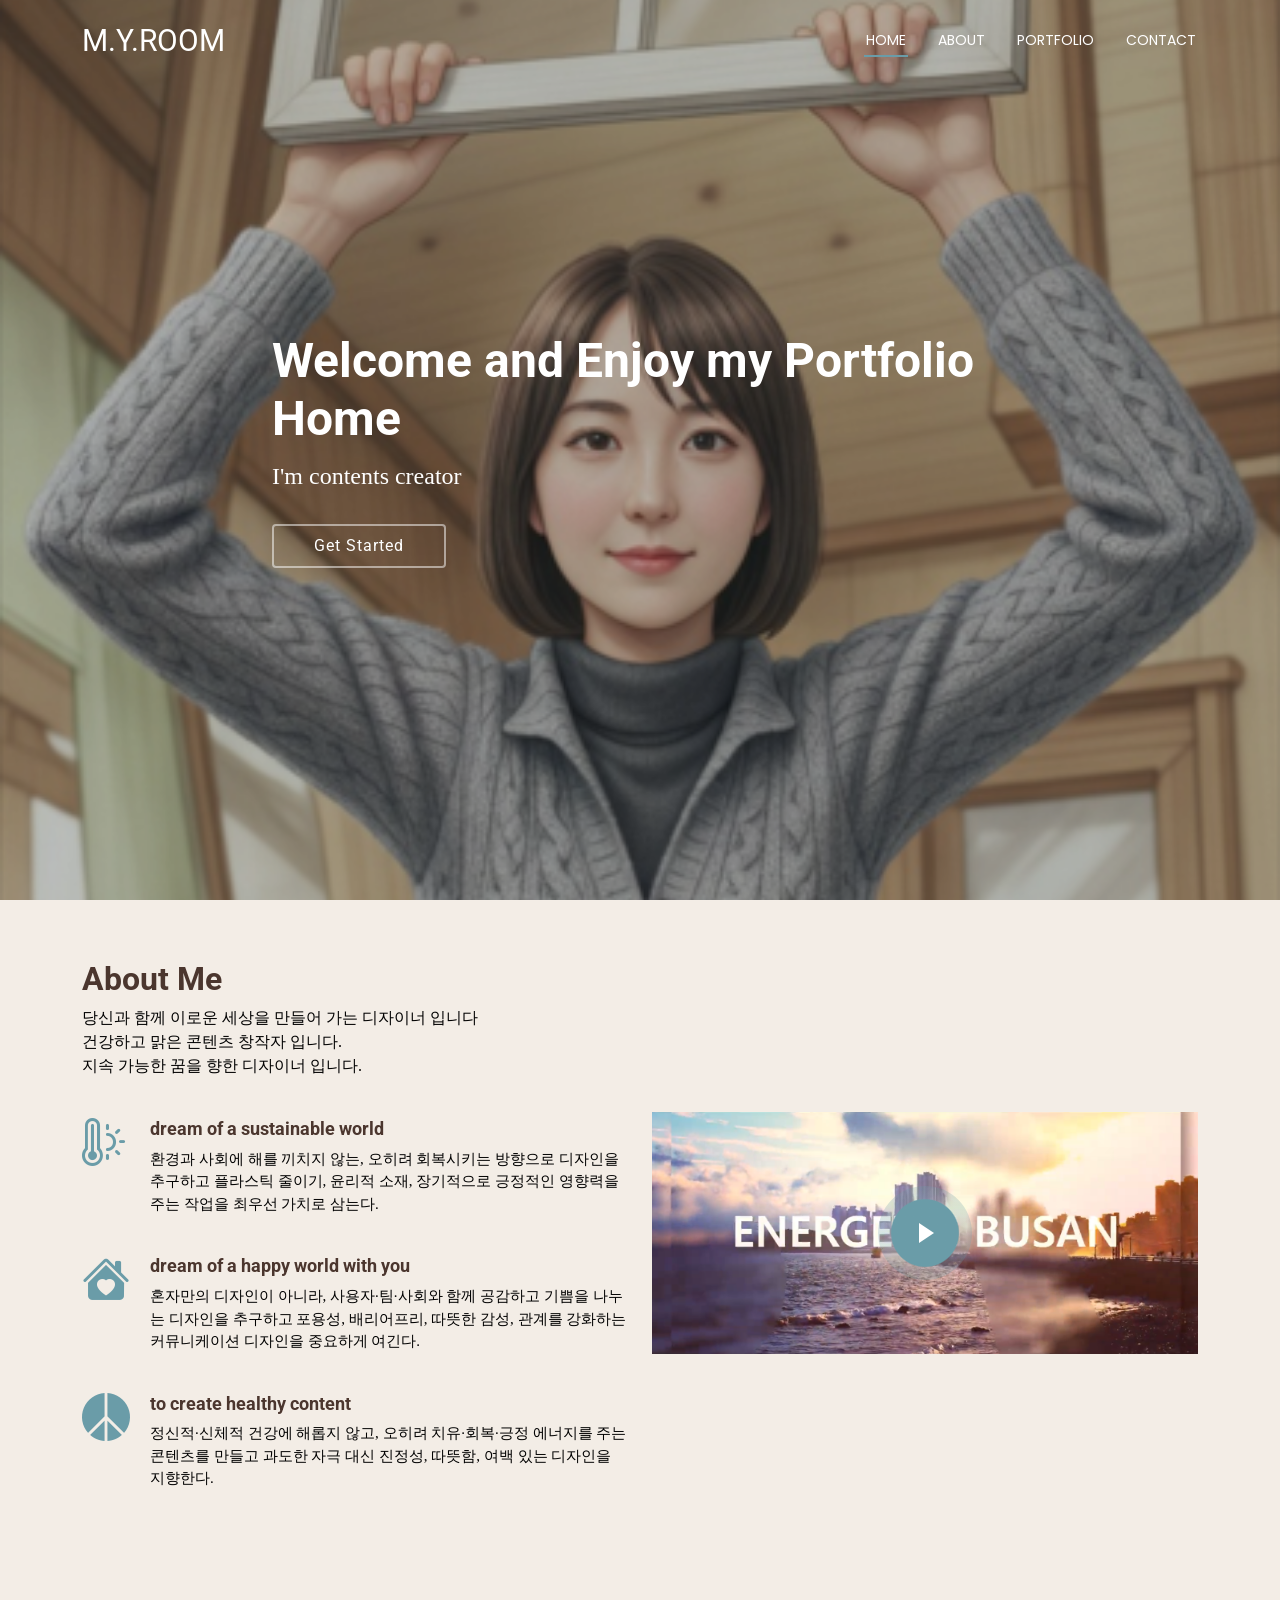
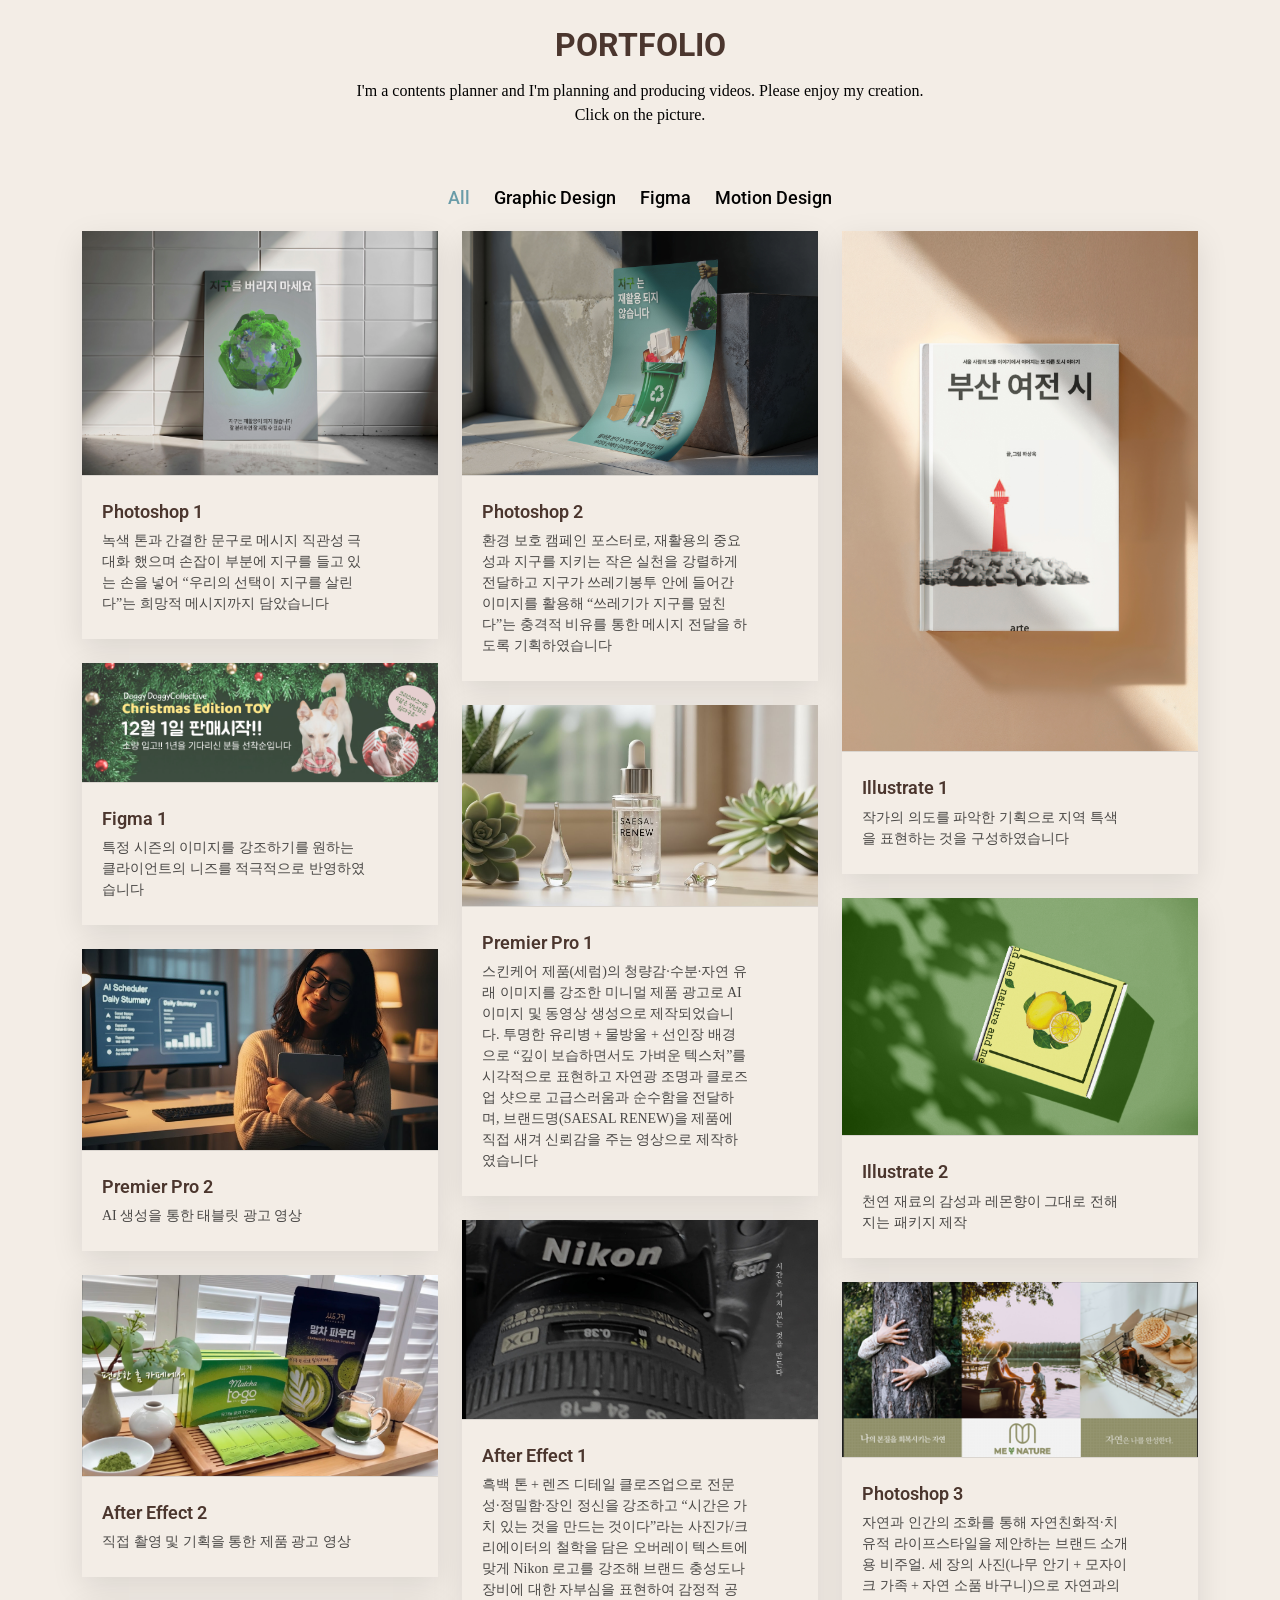
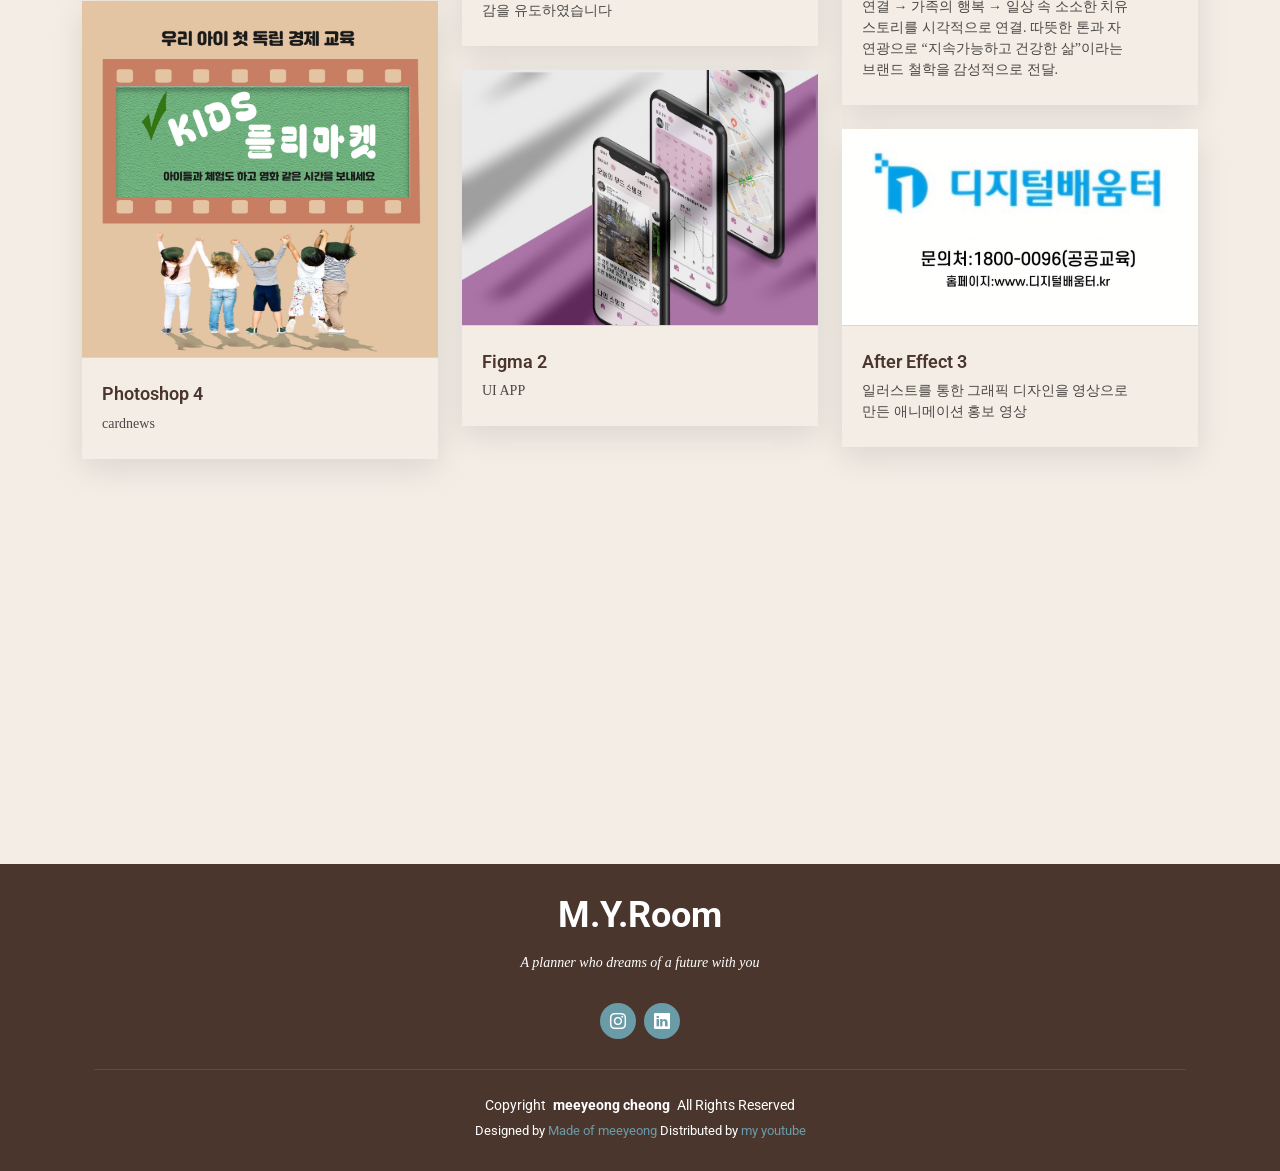
==== commit 3cfbd9a7: "Update index.html" ====
--- a/index.html
+++ b/index.html
@@ -223,7 +223,7 @@
             <div class="col-lg-4 col-md-6 portfolio-item isotope-item filter-videos ">
               <div class="portfolio-content h-100">
                 <a href="./assets/img/video/ai cosmetic marketing.mp4" data-gallery="portfolio-gallery-app" class="glightbox ">
-                  <img src="./assets/img/portfolio/thumbnail1.png " alt="">
+                  <img src="./assets/img/portfolio/thumbnail1.png " class="img-fluid" alt="">
                 </a>
                 <div class="portfolio-info">
                   <!-- <video width="100%" height="100%" controls autoplay  loop>
